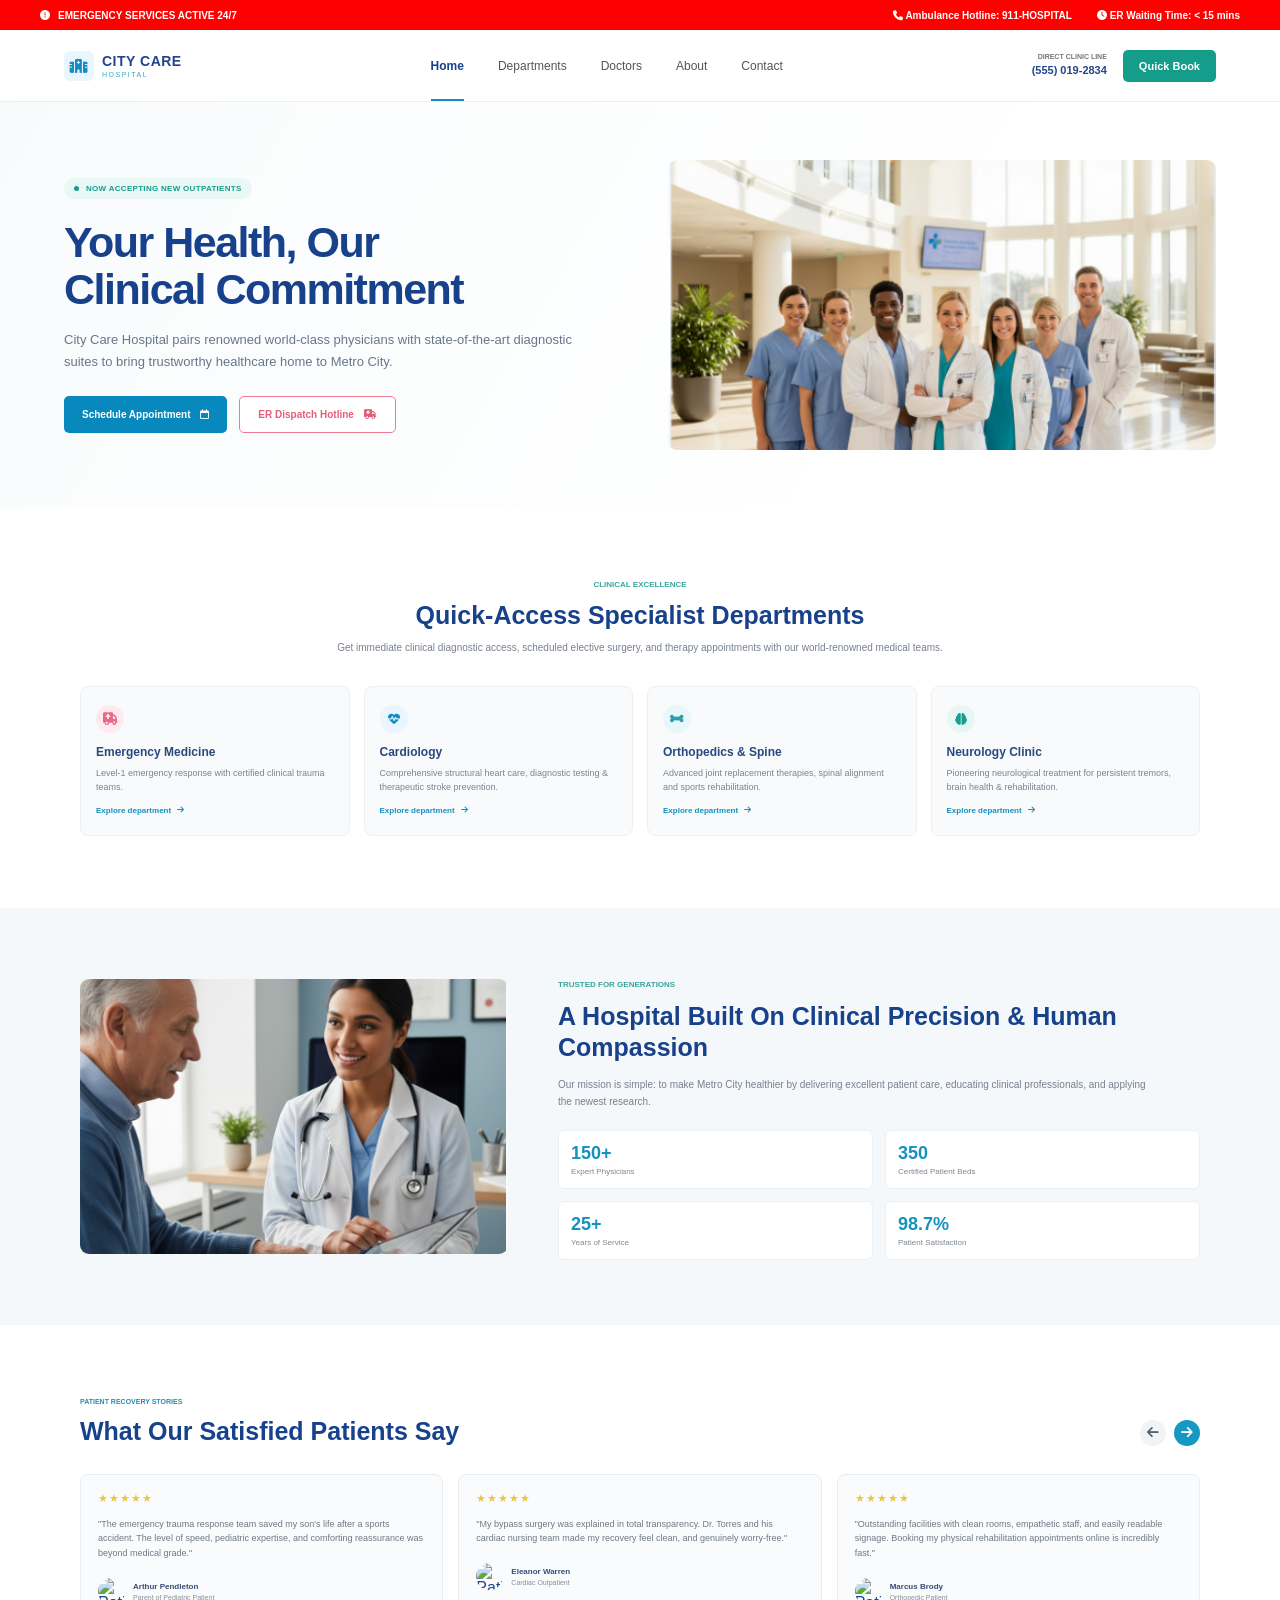
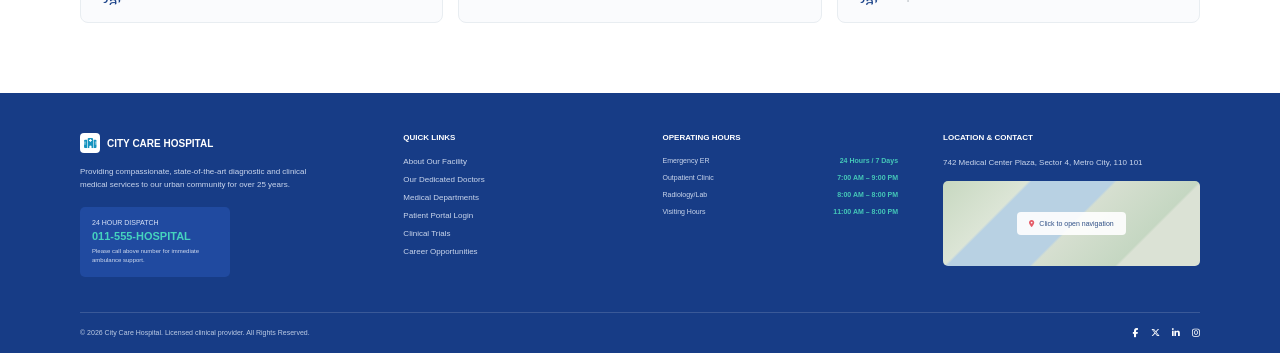
==== index.html @ 49266714 "Add files via upload" ====
<!DOCTYPE html>
<html lang="en">
<head>
    <meta charset="UTF-8">
    <meta name="viewport" content="width=device-width, initial-scale=1.0">
    <title>City Care Hospital</title>

    <link rel="stylesheet"
          href="https://cdnjs.cloudflare.com/ajax/libs/font-awesome/6.5.2/css/all.min.css">

    <link rel="stylesheet" href="style.css">
</head>

<body>

    <!-- ================= EMERGENCY TOP BAR ================= -->
<div class="emergency-topbar">

    <div class="emergency-left">
        <i class="fa-solid fa-circle-exclamation"></i>
        <span>EMERGENCY SERVICES ACTIVE 24/7</span>
    </div>

    <div class="emergency-right">
        <span>
            <i class="fa-solid fa-phone"></i>
            Ambulance Hotline: <strong>911-HOSPITAL</strong>
        </span>

        <span>
            <i class="fa-solid fa-clock"></i>
            ER Waiting Time: <strong>&lt; 15 mins</strong>
        </span>
    </div>

 </div>

    <!-- ================= NAVBAR ================= -->
    <header class="navbar">
        <div class="nav-container">

            <div class="logo">
                <div class="logo-icon">
                    <i class="fa-solid fa-hospital"></i>
                </div>
                <div>
                    <h3>CITY CARE</h3>
                    <span>HOSPITAL</span>
                </div>
            </div>

            <nav>
                <a href="#" class="active">Home</a>
                <a href="#departments">Departments</a>
                <a href="#doctors">Doctors</a>
                <a href="#about">About</a>
                <a href="#contact">Contact</a>
            </nav>

            <div class="nav-right">
                <div class="hotline">
                    <small>DIRECT CLINIC LINE</small>
                    <strong>(555) 019-2834</strong>
                </div>

                <button class="quick-btn">Quick Book</button>
            </div>

        </div>
    </header>


    <!-- ================= HERO ================= -->
    <section class="hero">
        <div class="hero-container">

            <div class="hero-content">

                <div class="badge">
                    <span></span>
                    NOW ACCEPTING NEW OUTPATIENTS
                </div>

                <h1>Your Health, Our<br>Clinical Commitment</h1>

                <p>
                    City Care Hospital pairs renowned world-class physicians
                    with state-of-the-art diagnostic suites to bring
                    trustworthy healthcare home to Metro City.
                </p>

                <div class="hero-buttons">
                    <button class="primary-btn">
                        Schedule Appointment
                        <i class="fa-regular fa-calendar"></i>
                    </button>

                    <button class="emergency-btn">
                        ER Dispatch Hotline
                        <i class="fa-solid fa-truck-medical"></i>
                    </button>
                </div>

            </div>

            <div class="hero-image">
                <img
                    src="p1.png"
                    alt="Hospital medical team">
            </div>

        </div>
    </section>


    <!-- ================= DEPARTMENTS ================= -->
    <section class="departments" id="departments">

        <div class="section-heading">
            <span>CLINICAL EXCELLENCE</span>
            <h2>Quick-Access Specialist Departments</h2>
            <p>
                Get immediate clinical diagnostic access, scheduled elective
                surgery, and therapy appointments with our world-renowned
                medical teams.
            </p>
        </div>

        <div class="department-grid">

            <div class="department-card">
                <div class="card-icon pink">
                    <i class="fa-solid fa-truck-medical"></i>
                </div>
                <h3>Emergency Medicine</h3>
                <p>
                    Level-1 emergency response with certified clinical trauma
                    teams.
                </p>
                <a href="#">Explore department <i class="fa-solid fa-arrow-right"></i></a>
            </div>

            <div class="department-card">
                <div class="card-icon blue">
                    <i class="fa-solid fa-heart-pulse"></i>
                </div>
                <h3>Cardiology</h3>
                <p>
                    Comprehensive structural heart care, diagnostic testing &
                    therapeutic stroke prevention.
                </p>
                <a href="#">Explore department <i class="fa-solid fa-arrow-right"></i></a>
            </div>

            <div class="department-card">
                <div class="card-icon cyan">
                    <i class="fa-solid fa-bone"></i>
                </div>
                <h3>Orthopedics & Spine</h3>
                <p>
                    Advanced joint replacement therapies, spinal alignment and
                    sports rehabilitation.
                </p>
                <a href="#">Explore department <i class="fa-solid fa-arrow-right"></i></a>
            </div>

            <div class="department-card">
                <div class="card-icon green">
                    <i class="fa-solid fa-brain"></i>
                </div>
                <h3>Neurology Clinic</h3>
                <p>
                    Pioneering neurological treatment for persistent tremors,
                    brain health & rehabilitation.
                </p>
                <a href="#">Explore department <i class="fa-solid fa-arrow-right"></i></a>
            </div>

        </div>

    </section>


    <!-- ================= ABOUT ================= -->
    <section class="about" id="about">

        <div class="about-container">

            <div class="about-image">
                <img
                    src="p2.png"
                    alt="Doctor consulting patient">
            </div>

            <div class="about-content">

                <span class="small-title">TRUSTED FOR GENERATIONS</span>

                <h2>
                    A Hospital Built On Clinical Precision &
                    Human Compassion
                </h2>

                <p>
                    Our mission is simple: to make Metro City healthier by
                    delivering excellent patient care, educating clinical
                    professionals, and applying the newest research.
                </p>

                <div class="stats">

                    <div class="stat-box">
                        <strong>150+</strong>
                        <span>Expert Physicians</span>
                    </div>

                    <div class="stat-box">
                        <strong>350</strong>
                        <span>Certified Patient Beds</span>
                    </div>

                    <div class="stat-box">
                        <strong>25+</strong>
                        <span>Years of Service</span>
                    </div>

                    <div class="stat-box">
                        <strong>98.7%</strong>
                        <span>Patient Satisfaction</span>
                    </div>

                </div>

            </div>

        </div>

    </section>


    <!-- ================= TESTIMONIALS ================= -->
    <section class="testimonials">

        <div class="testimonial-heading">
            <div>
                <span>PATIENT RECOVERY STORIES</span>
                <h2>What Our Satisfied Patients Say</h2>
            </div>

            <div class="slider-buttons">
                <button>
                    <i class="fa-solid fa-arrow-left"></i>
                </button>

                <button class="next">
                    <i class="fa-solid fa-arrow-right"></i>
                </button>
            </div>
        </div>


        <div class="testimonial-grid">

            <div class="testimonial-card">

                <div class="stars">
                    ★★★★★
                </div>

                <p>
                    "The emergency trauma response team saved my son's life
                    after a sports accident. The level of speed, pediatric
                    expertise, and comforting reassurance was beyond medical
                    grade."
                </p>

                <div class="patient">
                    <img
                        src="https://i.pravatar.cc/100?img=12"
                        alt="Patient">
                    <div>
                        <strong>Arthur Pendleton</strong>
                        <span>Parent of Pediatric Patient</span>
                    </div>
                </div>

            </div>


            <div class="testimonial-card">

                <div class="stars">
                    ★★★★★
                </div>

                <p>
                    "My bypass surgery was explained in total transparency.
                    Dr. Torres and his cardiac nursing team made my recovery
                    feel clean, and genuinely worry-free."
                </p>

                <div class="patient">
                    <img
                        src="https://i.pravatar.cc/100?img=47"
                        alt="Patient">
                    <div>
                        <strong>Eleanor Warren</strong>
                        <span>Cardiac Outpatient</span>
                    </div>
                </div>

            </div>


            <div class="testimonial-card">

                <div class="stars">
                    ★★★★★
                </div>

                <p>
                    "Outstanding facilities with clean rooms, empathetic
                    staff, and easily readable signage. Booking my physical
                    rehabilitation appointments online is incredibly fast."
                </p>

                <div class="patient">
                    <img
                        src="https://i.pravatar.cc/100?img=11"
                        alt="Patient">
                    <div>
                        <strong>Marcus Brody</strong>
                        <span>Orthopedic Patient</span>
                    </div>
                </div>

            </div>

        </div>

    </section>


    <!-- ================= FOOTER ================= -->
    <footer id="contact">

        <div class="footer-container">

            <div class="footer-about">

                <div class="footer-logo">
                    <i class="fa-solid fa-hospital"></i>
                    <strong>CITY CARE HOSPITAL</strong>
                </div>

                <p>
                    Providing compassionate, state-of-the-art diagnostic
                    and clinical medical services to our urban community
                    for over 25 years.
                </p>

                <div class="dispatch">
                    <small>24 HOUR DISPATCH</small>
                    <strong>011-555-HOSPITAL</strong>
                    <span>
                        Please call above number for
                        immediate ambulance support.
                    </span>
                </div>

            </div>


            <div class="footer-column">

                <h4>QUICK LINKS</h4>

                <a href="#">About Our Facility</a>
                <a href="#">Our Dedicated Doctors</a>
                <a href="#">Medical Departments</a>
                <a href="#">Patient Portal Login</a>
                <a href="#">Clinical Trials</a>
                <a href="#">Career Opportunities</a>

            </div>


            <div class="footer-column">

                <h4>OPERATING HOURS</h4>

                <div class="hours">
                    <span>Emergency ER</span>
                    <strong>24 Hours / 7 Days</strong>
                </div>

                <div class="hours">
                    <span>Outpatient Clinic</span>
                    <strong>7:00 AM – 9:00 PM</strong>
                </div>

                <div class="hours">
                    <span>Radiology/Lab</span>
                    <strong>8:00 AM – 8:00 PM</strong>
                </div>

                <div class="hours">
                    <span>Visiting Hours</span>
                    <strong>11:00 AM – 8:00 PM</strong>
                </div>

            </div>


            <div class="footer-column location">

                <h4>LOCATION & CONTACT</h4>

                <p>
                    742 Medical Center Plaza, Sector 4,
                    Metro City, 110 101
                </p>

                <div class="map">
                    <div class="map-text">
                        <i class="fa-solid fa-location-dot"></i>
                        <span>Click to open navigation</span>
                    </div>
                </div>

            </div>

        </div>


        <div class="footer-bottom">

            <span>
                © 2026 City Care Hospital. Licensed clinical provider.
                All Rights Reserved.
            </span>

            <div class="social-icons">
                <a href="#"><i class="fa-brands fa-facebook-f"></i></a>
                <a href="#"><i class="fa-brands fa-x-twitter"></i></a>
                <a href="#"><i class="fa-brands fa-linkedin-in"></i></a>
                <a href="#"><i class="fa-brands fa-instagram"></i></a>
            </div>

        </div>

    </footer>

</body>


</html>
---- style.css ----
/* =========================
   RESET
========================= */

* {
    margin: 0;
    padding: 0;
    box-sizing: border-box;
}

html {
    scroll-behavior: smooth;
}

body {
    font-family: Arial, Helvetica, sans-serif;
    color: #1c448a;
    background: #ffffff;
}

img {
    width: 100%;
    display: block;
}

button {
    font-family: inherit;
    cursor: pointer;
}

a {
    text-decoration: none;
}

/* =========================
   EMERGENCY TOP BAR
========================= */

/* =========================
   EMERGENCY TOP BAR
========================= */

.emergency-topbar {
    width: 100%;
    height: 30px;
    background-color: red;
    color: white;

    display: flex;
    align-items: center;
    justify-content: space-between;

    padding: 0 40px;

    font-size: 10px;
    font-weight: bold;
}

.emergency-left,
.emergency-right {
    display: flex;
    align-items: center;
    gap: 8px;
}

.emergency-right {
    gap: 25px;
}

/* =========================
   NAVBAR
========================= */

.navbar {
    height: 72px;
    background: white;
    border-bottom: 1px solid #eeeeee;
}

.nav-container {
    width: 90%;
    max-width: 1200px;
    height: 100%;
    margin: auto;

    display: flex;
    align-items: center;
    justify-content: space-between;
}

.logo {
    display: flex;
    align-items: center;
    gap: 8px;
}

.logo-icon {
    width: 30px;
    height: 30px;
    border-radius: 6px;

    display: flex;
    justify-content: center;
    align-items: center;

    background: #e9f6ff;
    color: #168cc2;
    font-size: 14px;
}

.logo h3 {
    font-size: 14px;
    letter-spacing: 0.5px;
    color: #24458b;
}

.logo span {
    display: block;
    font-size: 7px;
    letter-spacing: 1.5px;
    color: #32a8bb;
    margin-top: 2px;
}

nav {
    display: flex;
    align-items: center;
    gap: 34px;
}

nav a {
    position: relative;
    color: #555;
    font-size: 12px;
    padding: 28px 0;
}

nav a.active {
    color: #16428a;
    font-weight: bold;
}

nav a.active::after {
    content: "";
    position: absolute;
    left: 0;
    right: 0;
    bottom: 0;

    height: 2px;
    background: #168cc2;
}

.nav-right {
    display: flex;
    align-items: center;
    gap: 16px;
}

.hotline {
    text-align: right;
}

.hotline small {
    display: block;
    color: #777;
    font-size: 7px;
    font-weight: bold;
}

.hotline strong {
    color: #24458b;
    font-size: 11px;
}

.quick-btn {
    border: none;
    border-radius: 5px;
    background: #159d8c;
    color: white;

    padding: 10px 16px;
    font-size: 11px;
    font-weight: bold;
}


/* =========================
   HERO
========================= */

.hero {
    background:
        linear-gradient(120deg, #f8fbfc 0%, #ffffff 70%);
    padding: 58px 0;
}

.hero-container {
    width: 90%;
    max-width: 1200px;
    margin: auto;

    display: grid;
    grid-template-columns: 1fr 1fr;
    align-items: center;
    gap: 55px;
}

.badge {
    display: inline-flex;
    align-items: center;
    gap: 7px;

    padding: 6px 10px;
    border-radius: 20px;

    background: #e9f8f5;
    color: #159d8c;

    font-size: 8px;
    font-weight: bold;
    letter-spacing: 0.3px;
}

.badge span {
    width: 5px;
    height: 5px;
    background: #159d8c;
    border-radius: 50%;
}

.hero h1 {
    margin-top: 20px;
    color: #17418b;
    font-size: 43px;
    line-height: 1.08;
    letter-spacing: -1.5px;
}

.hero-content p {
    max-width: 530px;
    margin-top: 17px;

    color: #68778b;
    font-size: 13px;
    line-height: 1.7;
}

.hero-buttons {
    display: flex;
    gap: 12px;
    margin-top: 22px;
}

.primary-btn,
.emergency-btn {
    padding: 12px 18px;
    border-radius: 5px;
    font-size: 10px;
    font-weight: bold;
}

.primary-btn {
    border: none;
    background: #0789bd;
    color: white;
}

.primary-btn i,
.emergency-btn i {
    margin-left: 7px;
}

.emergency-btn {
    background: white;
    border: 1px solid #ed7992;
    color: #e45e79;
}

.hero-image {
    height: 290px;
    overflow: hidden;
    border-radius: 9px;
}

.hero-image img {
    height: 100%;
    object-fit: cover;
}


/* =========================
   DEPARTMENTS
========================= */

.departments {
    padding: 65px 0 72px;
}

.section-heading {
    text-align: center;
    max-width: 650px;
    margin: auto;
}

.section-heading > span {
    color: #38a79b;
    font-size: 8px;
    font-weight: bold;
}

.section-heading h2 {
    margin-top: 10px;
    color: #17418b;
    font-size: 25px;
}

.section-heading p {
    margin-top: 10px;
    color: #77818e;
    font-size: 10px;
    line-height: 1.6;
}

.department-grid {
    width: 90%;
    max-width: 1120px;
    margin: 30px auto 0;

    display: grid;
    grid-template-columns: repeat(4, 1fr);
    gap: 14px;
}

.department-card {
    padding: 18px 15px;
    min-height: 145px;

    background: #f8fafc;
    border: 1px solid #edf0f3;
    border-radius: 8px;

    transition: 0.3s;
}

.department-card:hover {
    transform: translateY(-4px);
    box-shadow: 0 10px 25px rgba(0, 0, 0, 0.07);
}

.card-icon {
    width: 28px;
    height: 28px;

    border-radius: 50%;

    display: flex;
    justify-content: center;
    align-items: center;

    font-size: 12px;
}

.card-icon.pink {
    background: #ffeaf0;
    color: #e76889;
}

.card-icon.blue {
    background: #e9f5ff;
    color: #188bc0;
}

.card-icon.cyan {
    background: #e7f7fa;
    color: #299fb0;
}

.card-icon.green {
    background: #e7f7f3;
    color: #199e91;
}

.department-card h3 {
    margin-top: 12px;
    color: #29487e;
    font-size: 12px;
}

.department-card p {
    margin-top: 8px;
    color: #7a8490;
    font-size: 9px;
    line-height: 1.5;
}

.department-card a {
    display: inline-block;
    margin-top: 12px;

    color: #168fc0;
    font-size: 8px;
    font-weight: bold;
}

.department-card a i {
    margin-left: 4px;
}


/* =========================
   ABOUT
========================= */

.about {
    background: #f5f8fa;
    padding: 65px 0;
}

.about-container {
    width: 90%;
    max-width: 1120px;
    margin: auto;

    display: grid;
    grid-template-columns: 0.8fr 1.2fr;
    gap: 50px;
    align-items: center;
}

.about-image {
    height: 275px;
    overflow: hidden;
    border-radius: 9px;
}

.about-image img {
    height: 100%;
    object-fit: cover;
}

.small-title {
    color: #39a49b;
    font-size: 8px;
    font-weight: bold;
}

.about-content h2 {
    margin-top: 10px;
    color: #17418b;
    font-size: 25px;
    line-height: 1.25;
}

.about-content > p {
    margin-top: 12px;
    max-width: 600px;

    color: #77818e;
    font-size: 10px;
    line-height: 1.7;
}

.stats {
    margin-top: 20px;

    display: grid;
    grid-template-columns: repeat(2, 1fr);
    gap: 12px;
}

.stat-box {
    background: white;
    border: 1px solid #edf0f2;
    border-radius: 6px;

    padding: 12px;
}

.stat-box strong {
    display: block;
    color: #1592bd;
    font-size: 18px;
}

.stat-box span {
    display: block;
    margin-top: 3px;
    color: #7c8792;
    font-size: 8px;
}


/* =========================
   TESTIMONIALS
========================= */

.testimonials {
    width: 90%;
    max-width: 1120px;
    margin: auto;
    padding: 65px 0 70px;
}

.testimonial-heading {
    display: flex;
    justify-content: space-between;
    align-items: flex-end;
}

.testimonial-heading span {
    color: #268eaf;
    font-size: 7px;
    font-weight: bold;
}

.testimonial-heading h2 {
    margin-top: 9px;
    color: #17418b;
    font-size: 25px;
}

.slider-buttons {
    display: flex;
    gap: 8px;
}

.slider-buttons button {
    width: 26px;
    height: 26px;
    border-radius: 50%;
    border: none;

    background: #f1f4f7;
    color: #536171;
}

.slider-buttons button.next {
    background: #1599c3;
    color: white;
}

.testimonial-grid {
    margin-top: 28px;

    display: grid;
    grid-template-columns: repeat(3, 1fr);
    gap: 15px;
}

.testimonial-card {
    padding: 17px;

    border: 1px solid #e8edf1;
    border-radius: 8px;
    background: #fafbfd;
}

.stars {
    color: #e9c64a;
    font-size: 11px;
    letter-spacing: 1px;
}

.testimonial-card > p {
    margin-top: 12px;
    color: #6e7885;
    font-size: 9px;
    line-height: 1.65;
}

.patient {
    display: flex;
    align-items: center;
    gap: 8px;

    margin-top: 17px;
}

.patient img {
    width: 27px;
    height: 27px;
    border-radius: 50%;
    object-fit: cover;
}

.patient strong {
    display: block;
    color: #334c77;
    font-size: 8px;
}

.patient span {
    display: block;
    margin-top: 3px;
    color: #87909a;
    font-size: 7px;
}


/* =========================
   FOOTER
========================= */

footer {
    background: #173c86;
    color: white;
    padding: 40px 0 15px;
}

.footer-container {
    width: 90%;
    max-width: 1120px;
    margin: auto;

    display: grid;
    grid-template-columns: 1.3fr 1fr 1.1fr 1.2fr;
    gap: 45px;
}

.footer-logo {
    display: flex;
    align-items: center;
    gap: 7px;

    font-size: 10px;
}

.footer-logo i {
    background: white;
    color: #1593be;

    width: 20px;
    height: 20px;

    border-radius: 4px;

    display: flex;
    align-items: center;
    justify-content: center;
}

.footer-about > p {
    margin-top: 13px;
    max-width: 230px;

    color: #cbd7ee;
    font-size: 8px;
    line-height: 1.6;
}

.dispatch {
    width: 150px;
    margin-top: 15px;
    padding: 12px;

    background: #204aa0;
    border-radius: 5px;
}

.dispatch small {
    display: block;
    color: #d8e3f8;
    font-size: 7px;
}

.dispatch strong {
    display: block;
    margin-top: 4px;

    color: #45d3be;
    font-size: 11px;
}

.dispatch span {
    display: block;
    margin-top: 5px;

    color: #d0dbef;
    font-size: 6px;
    line-height: 1.5;
}

.footer-column h4 {
    margin-bottom: 15px;
    font-size: 8px;
    color: white;
}

.footer-column > a {
    display: block;
    margin-bottom: 9px;

    color: #cbd7ed;
    font-size: 8px;
}

.hours {
    display: flex;
    justify-content: space-between;
    gap: 10px;

    margin-bottom: 10px;

    color: #cbd7ed;
    font-size: 7px;
}

.hours strong {
    color: #45c8b8;
    text-align: right;
    font-size: 7px;
}

.location p {
    color: #cbd7ed;
    font-size: 8px;
    line-height: 1.5;
}

.map {
    height: 85px;
    margin-top: 12px;

    border-radius: 5px;
    overflow: hidden;

    background:
        linear-gradient(135deg,
        #c7d8c0,
        #dce5d6 25%,
        #b8d1e3 26%,
        #b8d1e3 50%,
        #d6dfd0 51%,
        #c5d7c2 75%,
        #dbe2d5 76%);
    
    display: flex;
    justify-content: center;
    align-items: center;
}

.map-text {
    padding: 8px 12px;
    border-radius: 4px;
    background: rgba(255, 255, 255, 0.9);

    display: flex;
    align-items: center;
    gap: 5px;

    color: #315187;
    font-size: 7px;
}

.map-text i {
    color: #e55c68;
}

.footer-bottom {
    width: 90%;
    max-width: 1120px;

    margin: 35px auto 0;
    padding-top: 15px;

    border-top: 1px solid rgba(255, 255, 255, 0.15);

    display: flex;
    justify-content: space-between;
    align-items: center;

    color: #bdcce5;
    font-size: 7px;
}

.social-icons {
    display: flex;
    gap: 12px;
}

.social-icons a {
    color: white;
    font-size: 9px;
}


/* =========================
   RESPONSIVE DESIGN
========================= */

@media (max-width: 900px) {

    nav {
        gap: 15px;
    }

    .hotline {
        display: none;
    }

    .hero-container {
        gap: 30px;
    }

    .hero h1 {
        font-size: 34px;
    }

    .department-grid {
        grid-template-columns: repeat(2, 1fr);
    }

    .footer-container {
        grid-template-columns: repeat(2, 1fr);
    }
}


@media (max-width: 650px) {

    .navbar {
        height: auto;
        padding: 15px 0;
    }

    .nav-container {
        flex-wrap: wrap;
        gap: 15px;
    }

    nav {
        order: 3;
        width: 100%;
        justify-content: center;
    }

    nav a {
        padding: 5px;
    }

    nav a.active::after {
        display: none;
    }

    .hero {
        padding: 40px 0;
    }

    .hero-container {
        grid-template-columns: 1fr;
    }

    .hero h1 {
        font-size: 32px;
    }

    .hero-image {
        height: 250px;
    }

    .department-grid {
        grid-template-columns: 1fr;
    }

    .about-container {
        grid-template-columns: 1fr;
    }

    .about-image {
        height: 250px;
    }

    .testimonial-heading {
        align-items: flex-start;
        gap: 15px;
    }

    .testimonial-grid {
        grid-template-columns: 1fr;
    }

    .footer-container {
        grid-template-columns: 1fr;
        gap: 30px;
    }

    .footer-bottom {
        flex-direction: column;
        gap: 15px;
        text-align: center;
    }
}
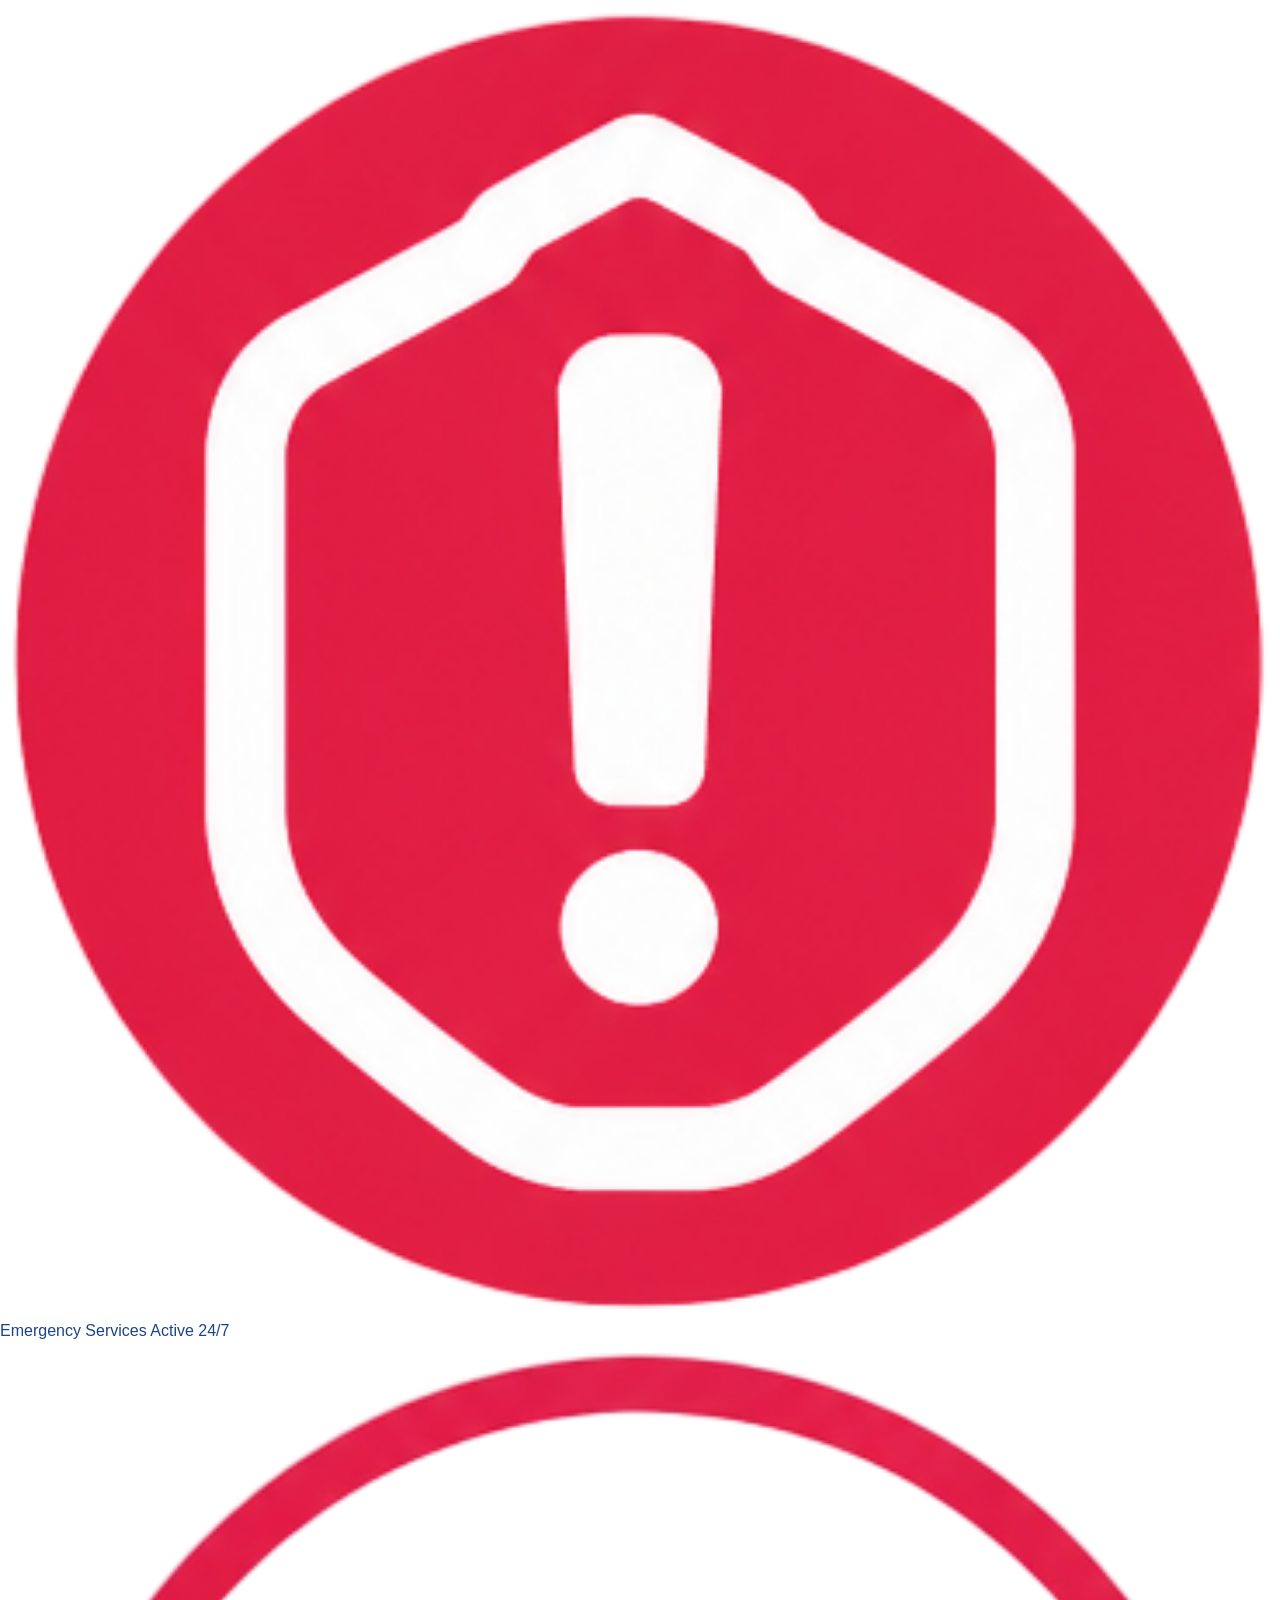
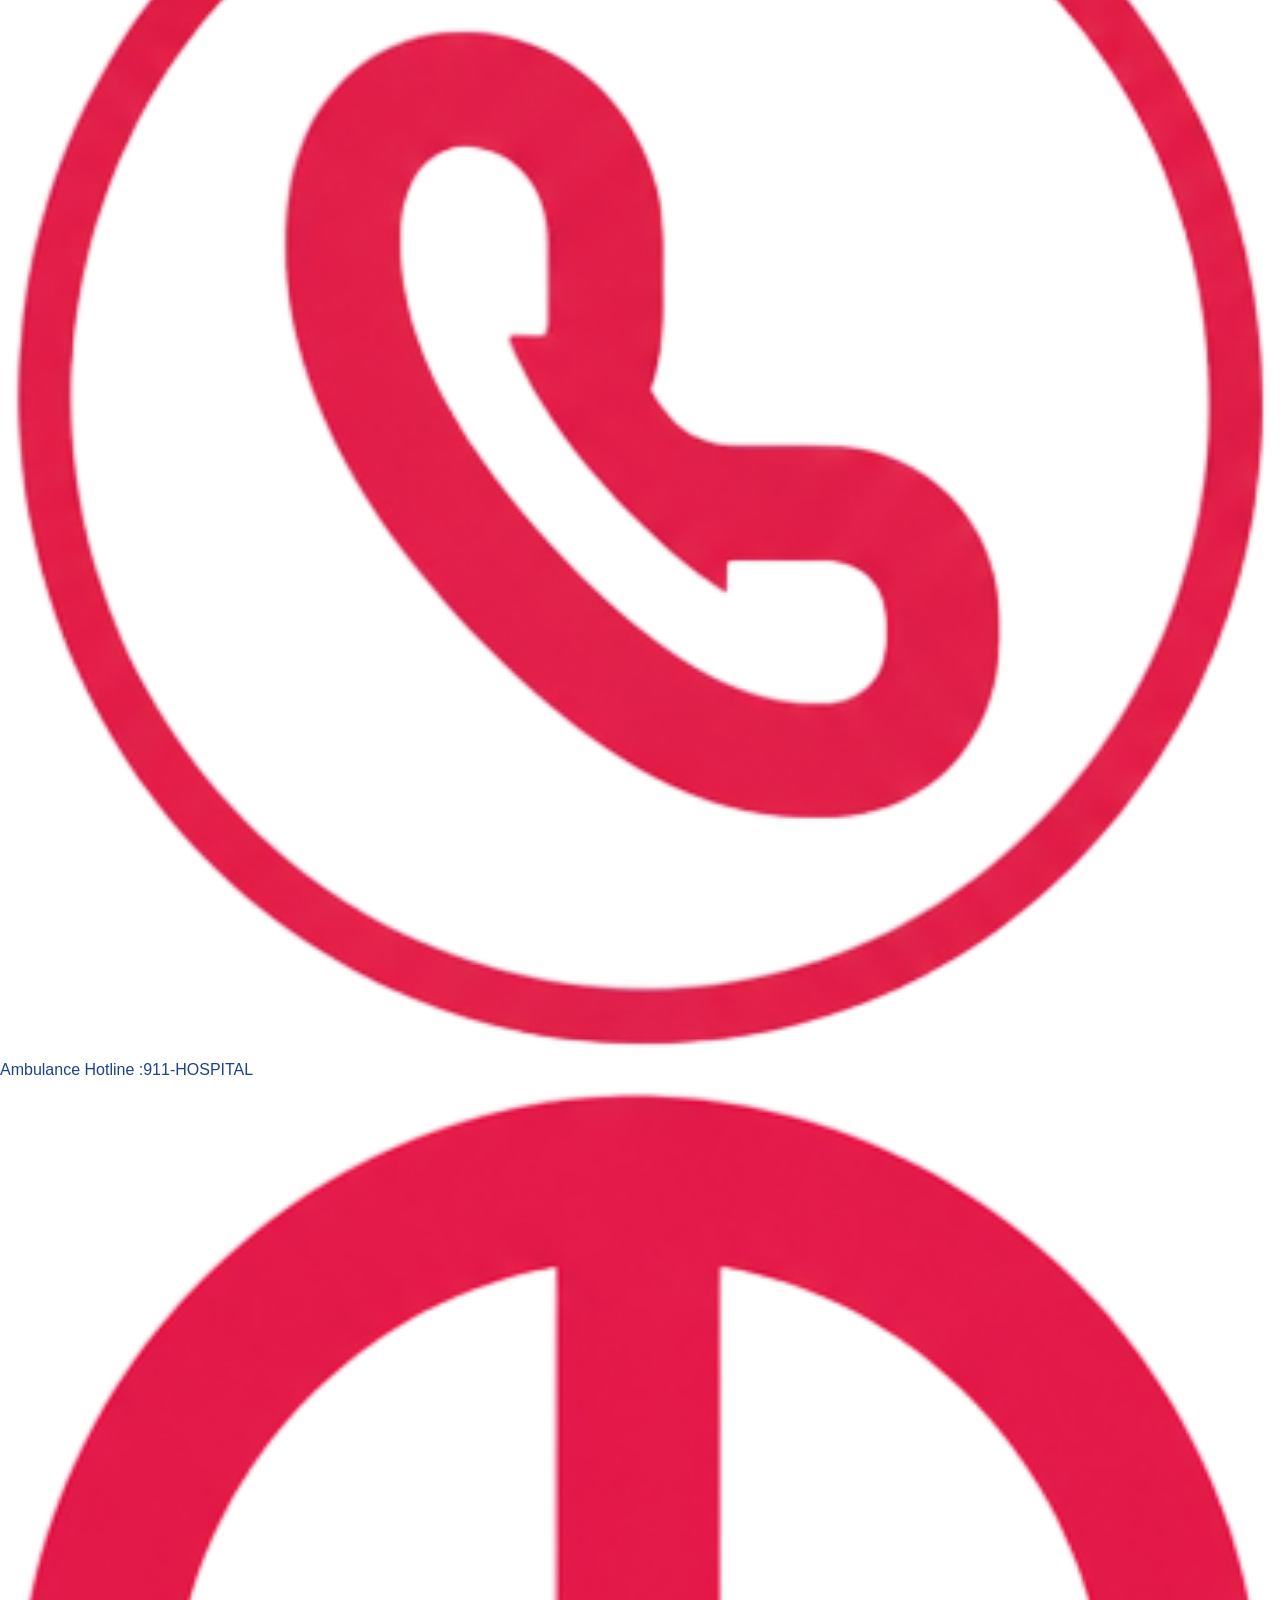
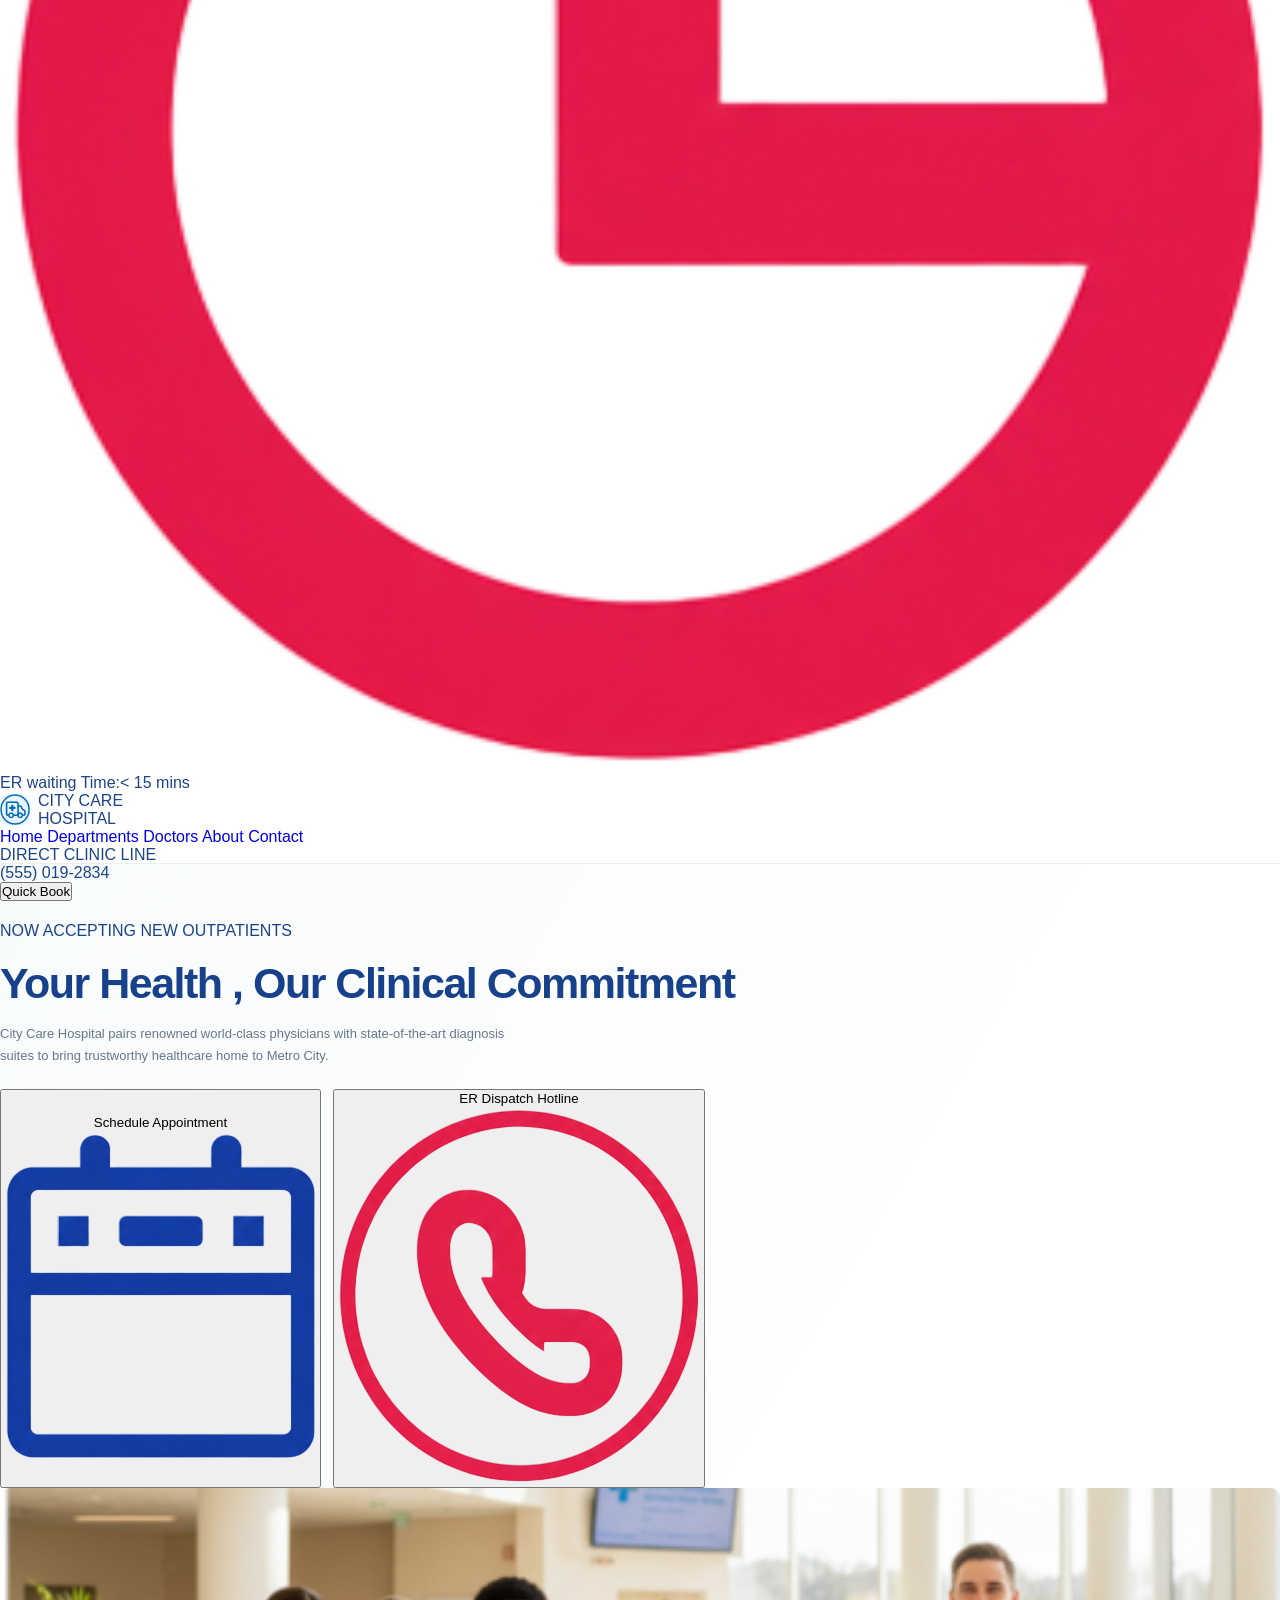
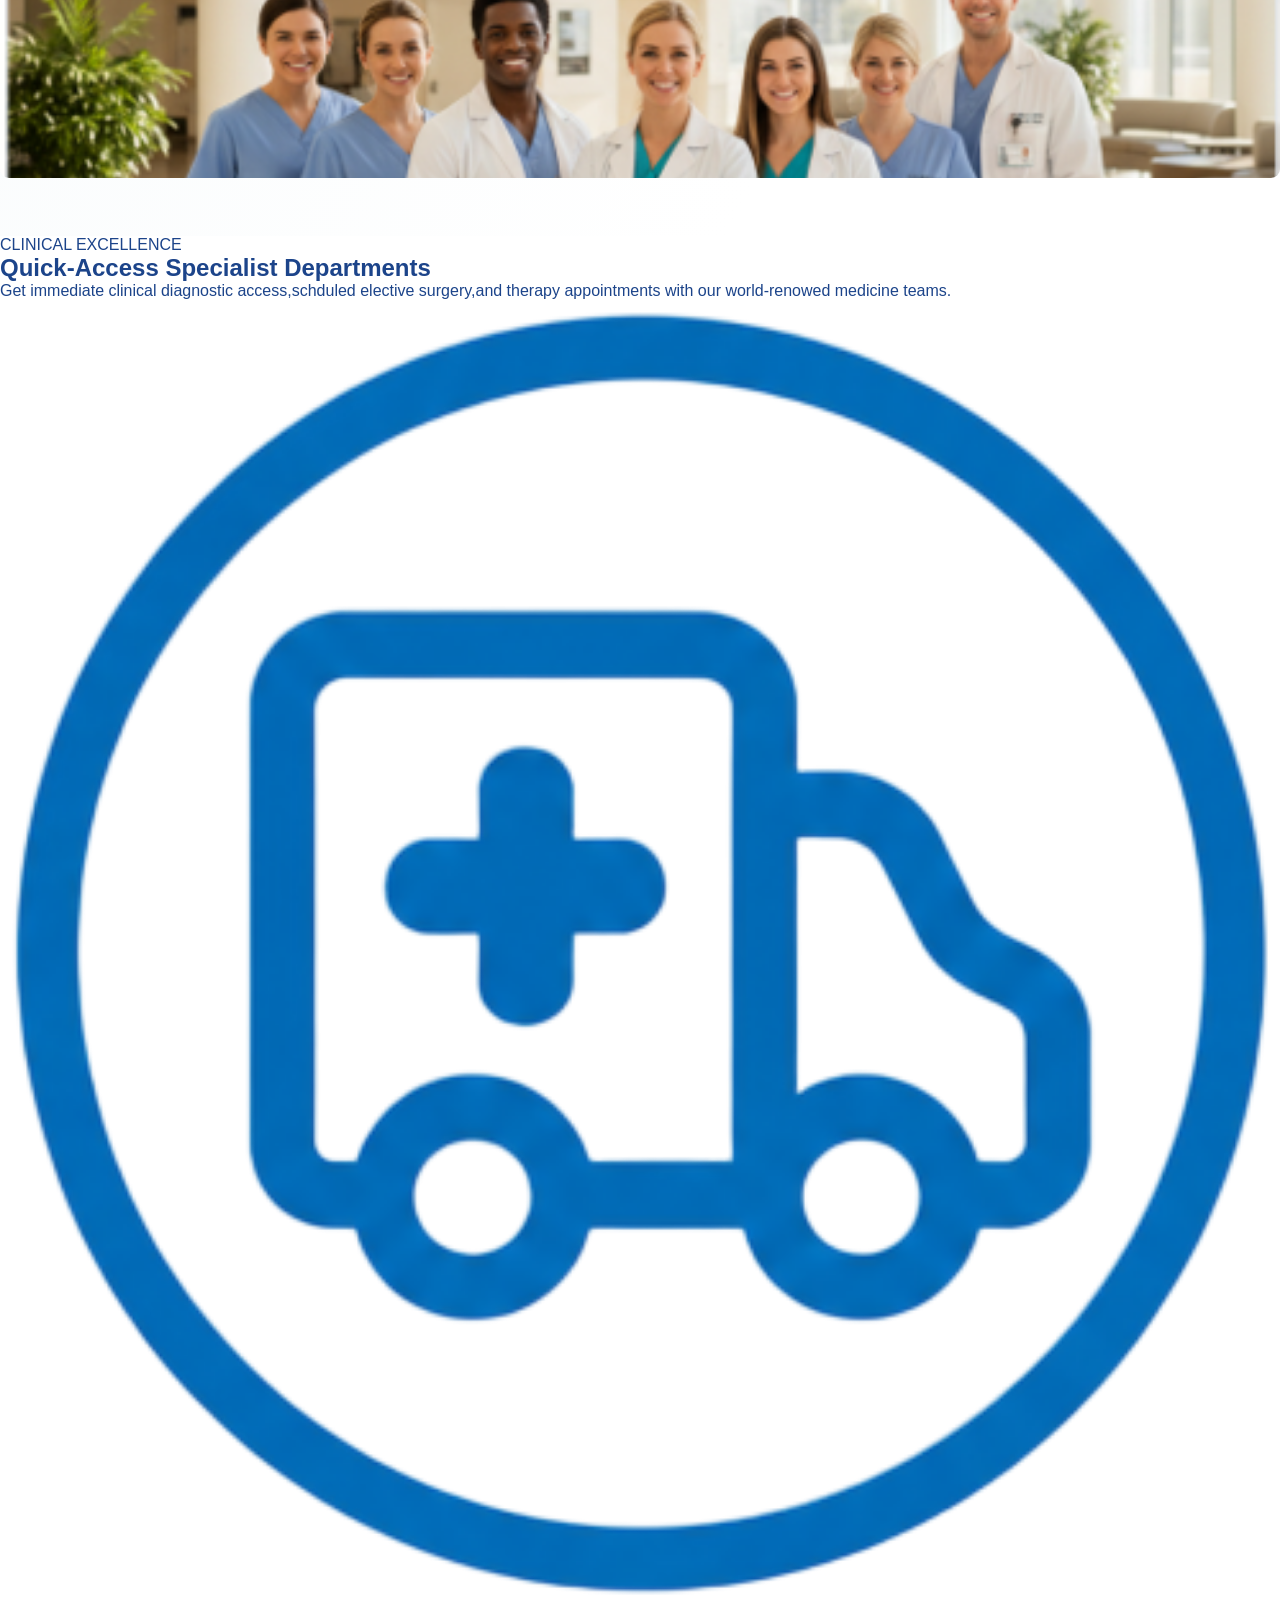
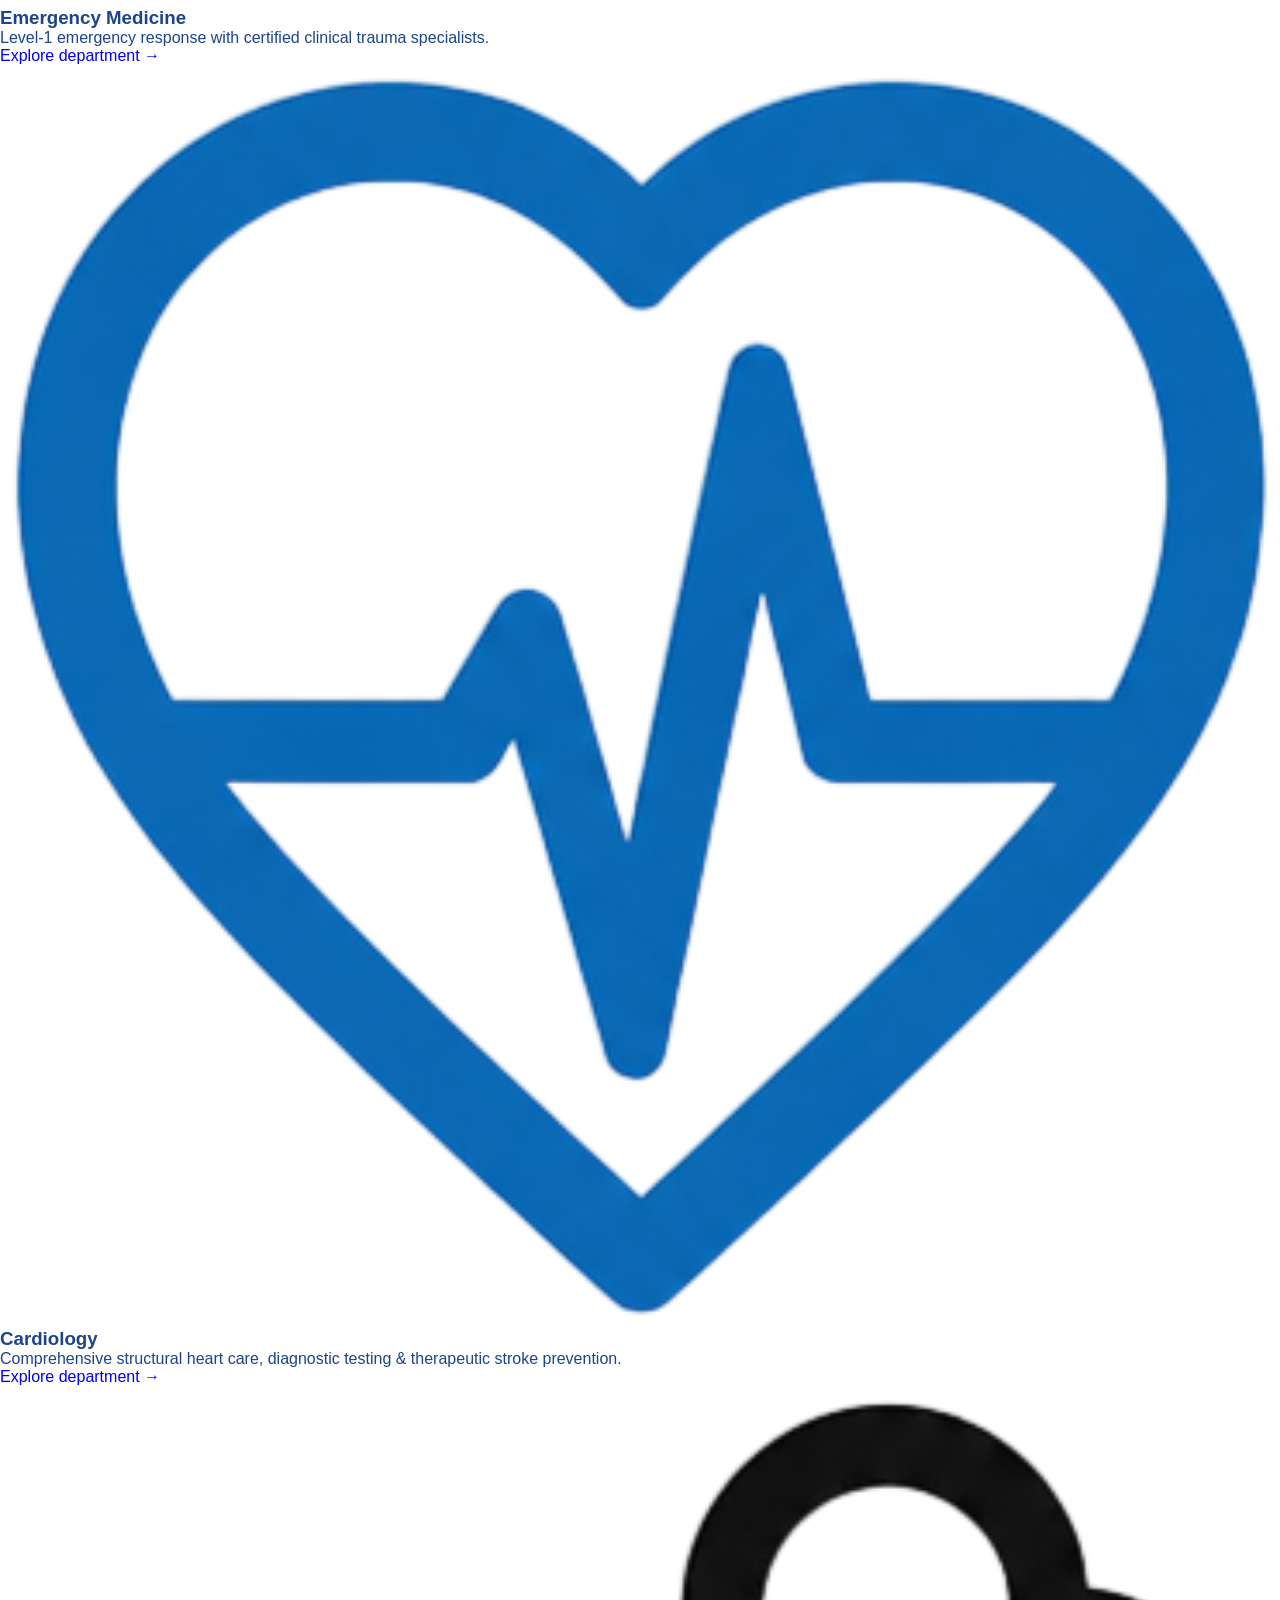
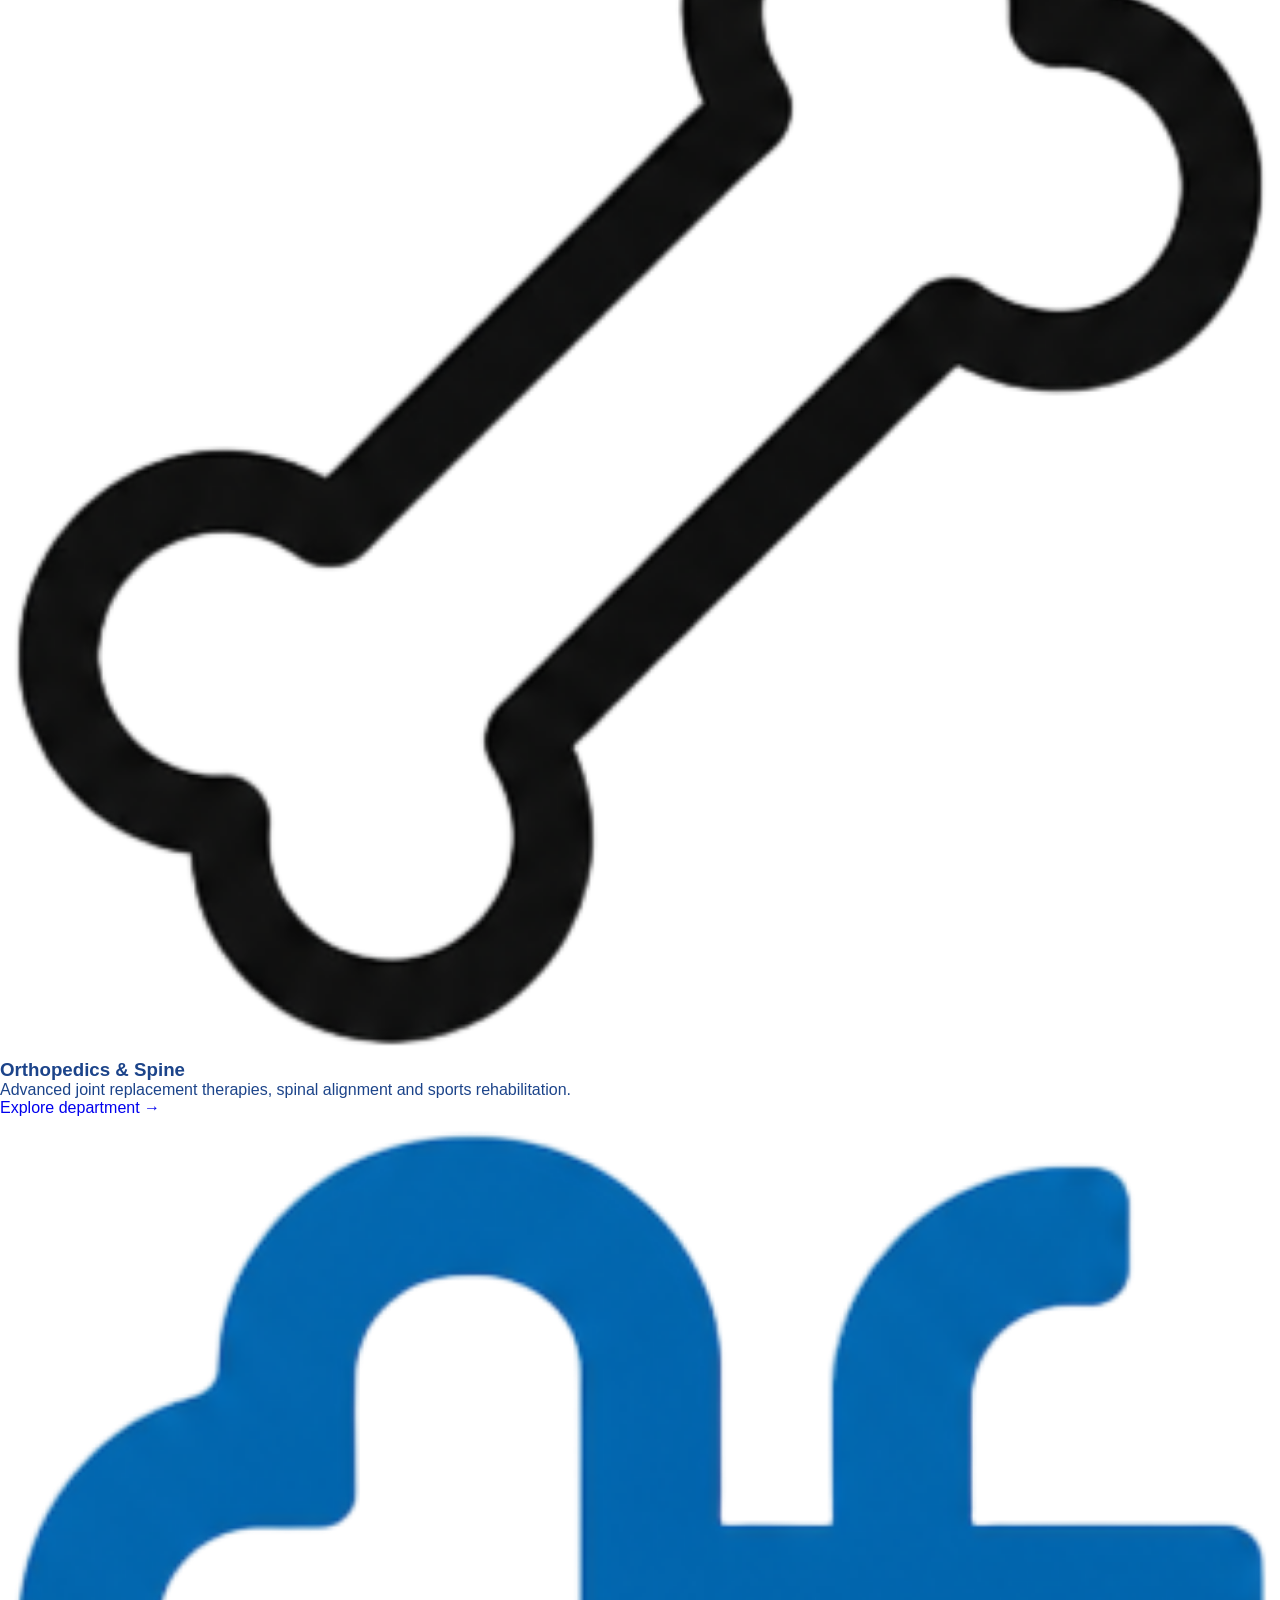
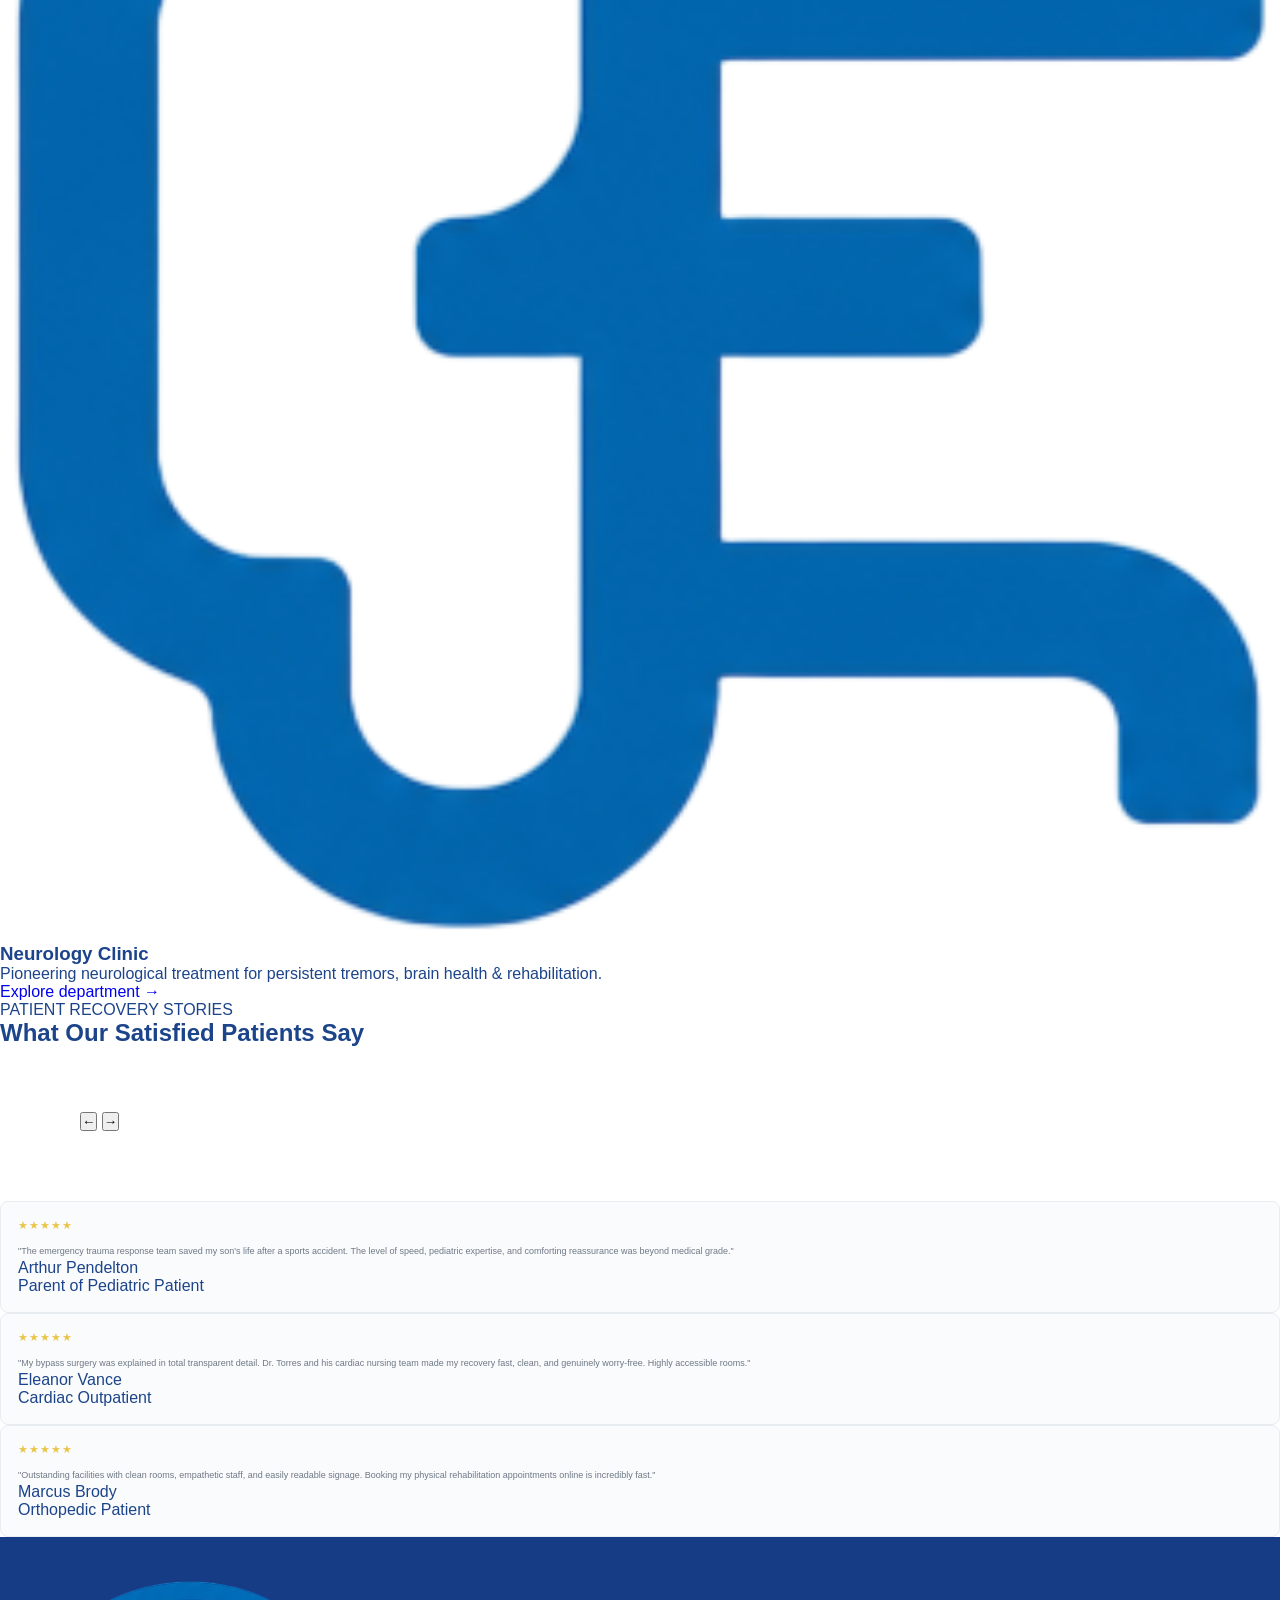
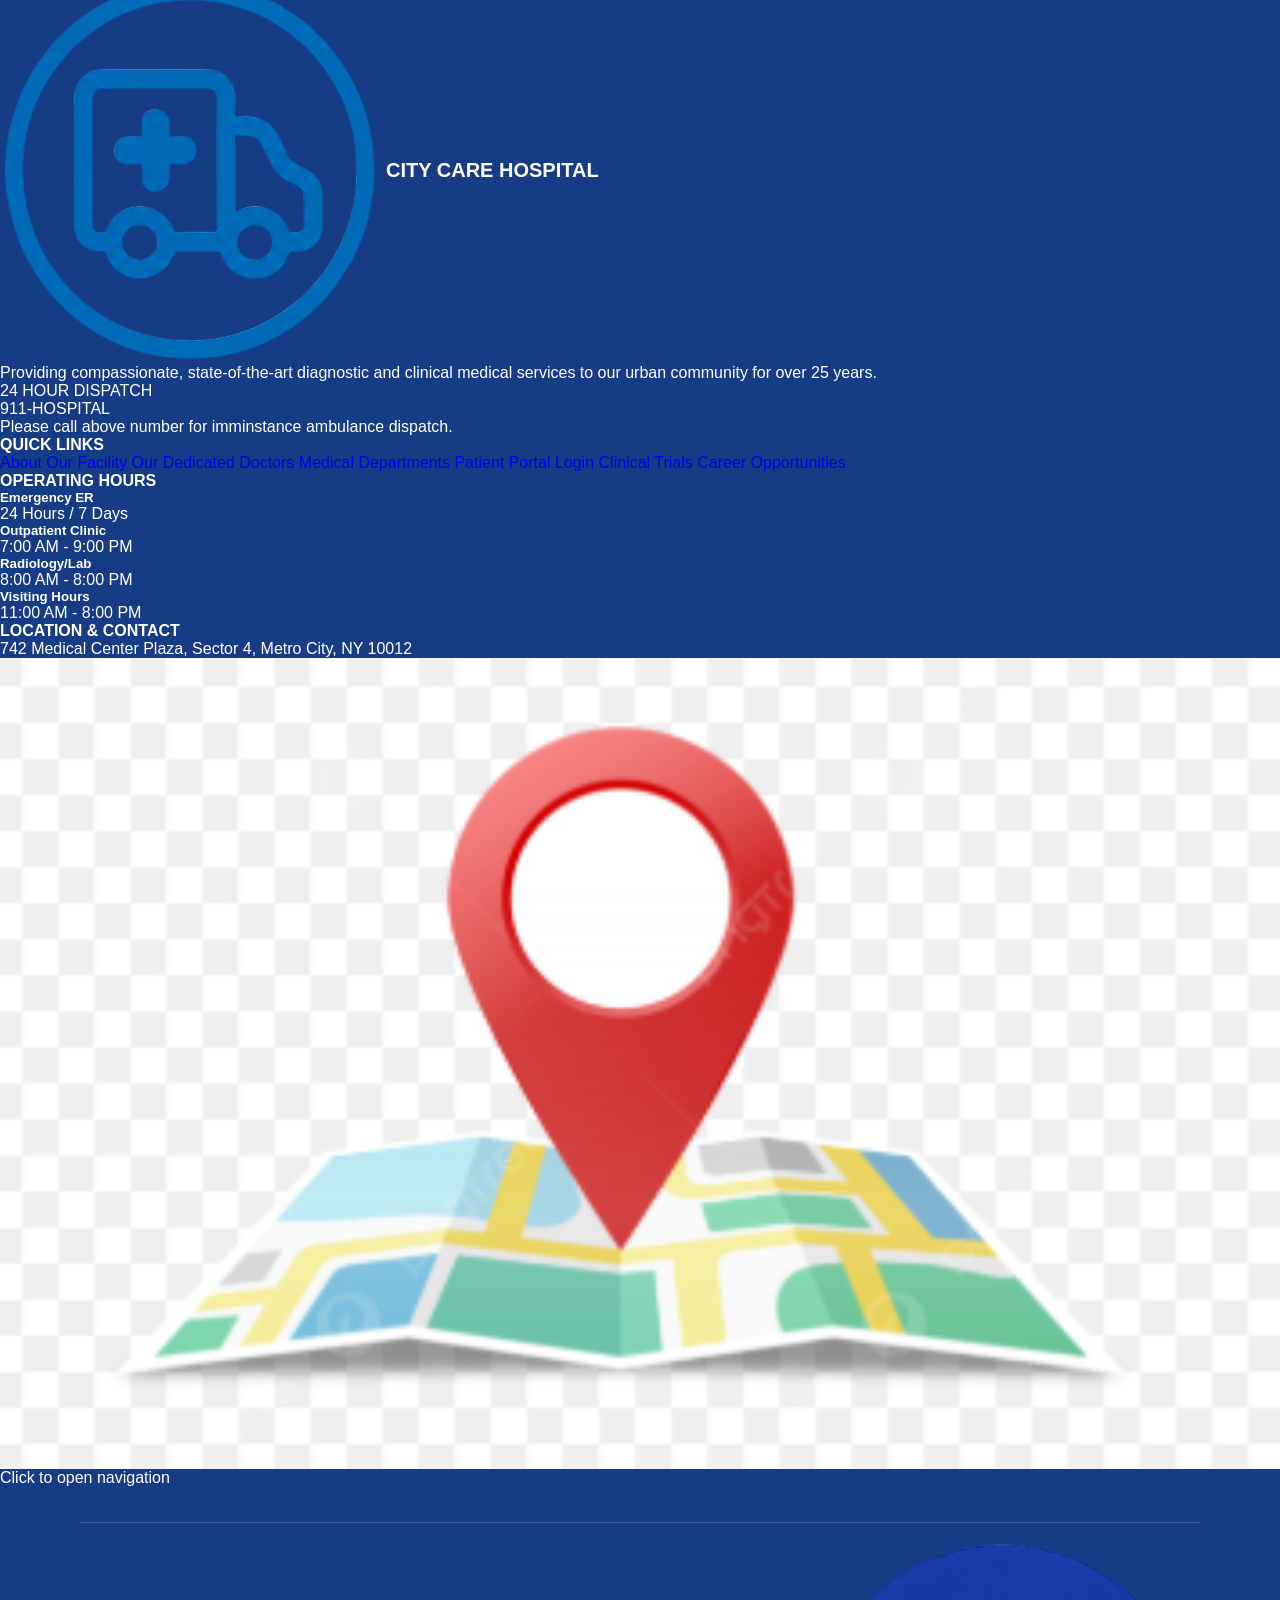
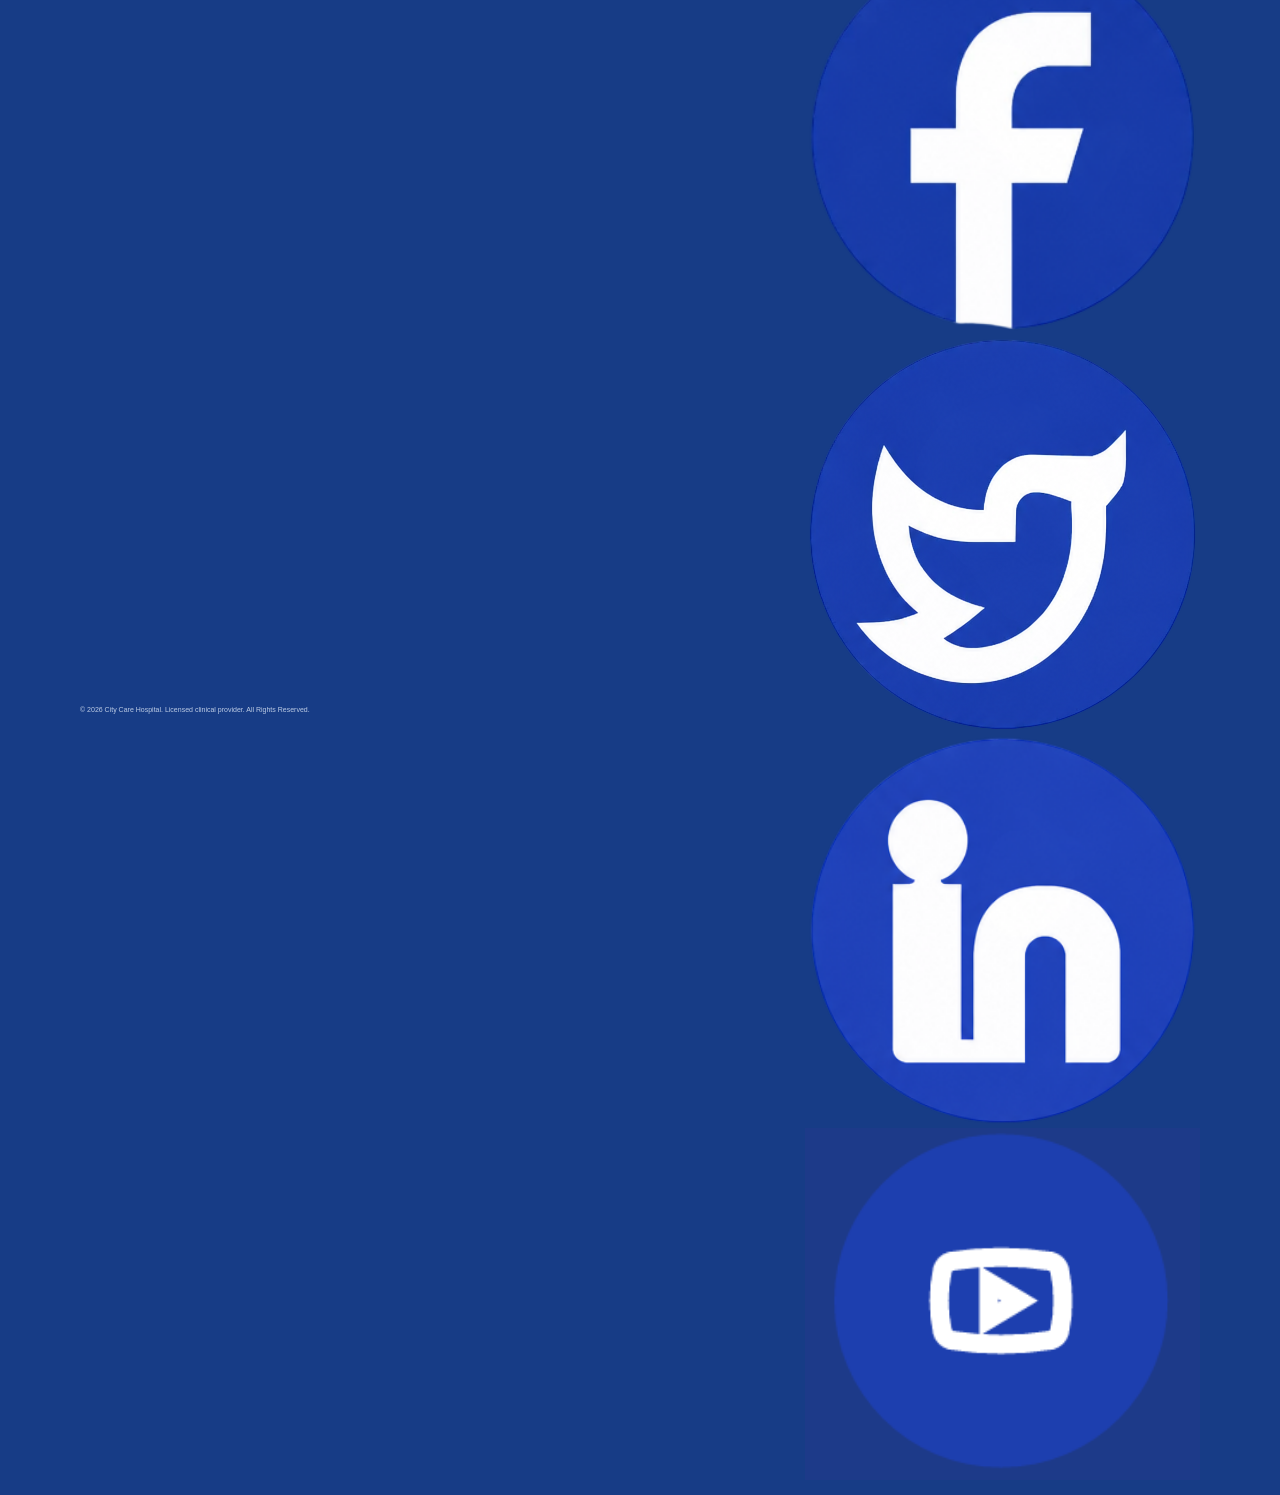
==== commit 54bb4cd1: "Add files via upload" ====
--- a/index.html
+++ b/index.html
@@ -1,457 +1,259 @@
 <!DOCTYPE html>
 <html lang="en">
-<head>
-    <meta charset="UTF-8">
-    <meta name="viewport" content="width=device-width, initial-scale=1.0">
-    <title>City Care Hospital</title>
-
-    <link rel="stylesheet"
-          href="https://cdnjs.cloudflare.com/ajax/libs/font-awesome/6.5.2/css/all.min.css">
-
-    <link rel="stylesheet" href="style.css">
-</head>
-
-<body>
-
-    <!-- ================= EMERGENCY TOP BAR ================= -->
-<div class="emergency-topbar">
-
-    <div class="emergency-left">
-        <i class="fa-solid fa-circle-exclamation"></i>
-        <span>EMERGENCY SERVICES ACTIVE 24/7</span>
+    <head>
+        <meta charset="UTF-8">
+        <meta name="viewport" content="width=device-width, initial-scale=1.0">
+        <title>City Care Hospital</title>
+        <link rel="stylesheet" href="style.css">
+    </head>
+    <body>
+        <div class="emergency-banner">
+            <div class="left">
+                <img src="Shield.png" alt="">
+                Emergency Services Active 24/7
+            </div>
+            <main>
+            <div class="item">
+                <img src="phone.png" alt="">
+                Ambulance Hotline :911-HOSPITAL
+            </div>
+           <div class="seperator"></div>
+           <div class="item">
+            <img src="time.png" alt="">
+            ER waiting Time:&lt; 15 mins
+           </div>
+           </main>
+       </div>
+       <div class="top-line"></div>
+       <div class="navbar">
+        <div class="logo">
+            <div class="logo-icon">
+            <img src="logo1.png" alt="City Care Hospital logo">
+            </div>
+            <div>
+                <div class="title">CITY CARE</div>
+                <div class="sub-title">HOSPITAL</div>
+            </div>
+        </div>       
+            <div class="menu">
+                <a href="index.html" class="active">Home</a>
+                <a href="Department.html">Departments</a>
+                <a href="#">Doctors</a>
+                <a href="#">About</a>
+                <a href="contact.html">Contact</a>
+            </div>
+        <div class="right-side">
+        </div>
+            <div class="phone">
+                <div class="phone-label">DIRECT CLINIC LINE</div>
+                <div class="phone-number">(555) 019-2834</div>
+            </div>
+            <button class="quick-book">Quick Book</button>
+        </div>
+        <div class="hero">
+            <div class="hero-content">
+                <div class="hero-badge">
+                    <span class="dot"></span>
+                    NOW ACCEPTING NEW OUTPATIENTS
+                </div>
+                <h1 class="hero-heading">Your Health , Our Clinical Commitment</h1>
+                <p class="hero-subtext">
+                    City Care Hospital pairs renowned world-class physicians with state-of-the-art
+                    diagnosis suites to bring trustworthy healthcare home to Metro City.
+                </p>
+                <div class="hero-buttons">
+                    <button class="primary">Schedule Appointment
+                        <img src="logo2.png" alt="">
+                    </button>
+                    <button class="secondary">ER Dispatch Hotline
+                        <img src="phone.png" alt="">
+                    </button>
+                </div>
+            </div>
+            <div class="hero-image">
+                <img src="photo1.png" alt="City Care Hospital medical team">
+            </div>
+        </div>
+        <div class="specialist-section">
+            <div class="section-header">
+                <div class="section-tag">CLINICAL EXCELLENCE</div>
+                <h2 class="section-title">Quick-Access Specialist Departments</h2>
+                <p class="section-subtext">
+                    Get immediate clinical diagnostic access,schduled elective surgery,and therapy 
+                    appointments with our world-renowed medicine teams.
+                </p>
+            </div>
+            <div class="specialist-grid">
+                <div class="specialist-card">
+                    <div class="specialist-icon">
+                        <img src="logo1.png" alt="Emergency Medicine">
+                    </div>
+                    <h3 class="specialist-title">Emergency Medicine</h3>
+                    <p class="specialist-text">Level-1 emergency response with certified clinical trauma specialists.</p>
+                    <a href="#" class="specialist-link">Explore department →</a>
+                </div>
+                <div class="specialist-card">
+                    <div class="specialist-icon">
+                        <img src="heart.png" alt="Cardiology">
+                    </div>
+                    <h3 class="specialist-title">Cardiology</h3>
+                    <p class="specialist-text">Comprehensive structural heart care, diagnostic testing & therapeutic stroke prevention.</p>
+                    <a href="#" class="specialist-link">Explore department →</a>
+                </div>
+                <div class="specialist-card">
+                    <div class="specialist-icon">
+                        <img src="bone.png" alt="Orthopedics & Spine">
+                    </div>
+                    <h3 class="specialist-title">Orthopedics & Spine</h3>
+                    <p class="specialist-text">Advanced joint replacement therapies, spinal alignment and sports rehabilitation.</p>
+                    <a href="#" class="specialist-link">Explore department →</a>
+                </div>
+                <div class="specialist-card">
+                    <div class="specialist-icon">
+                        <img src="neuro.png" alt="Neurology Clinic">
+                    </div>
+                    <h3 class="specialist-title">Neurology Clinic</h3>
+                    <p class="specialist-text">Pioneering neurological treatment for persistent tremors, brain health & rehabilitation.</p>
+                    <a href="#" class="specialist-link">Explore department →</a>
+                </div>
+            </div>
+        </div>
+        <div class="testimonials-section">
+           <div class="testimonials-header">
+             <div class="testimonials-tag">PATIENT RECOVERY STORIES</div>
+             <h2 class="testimonials-title">What Our Satisfied Patients Say</h2>
+         </div>
+
+        <div class="testimonials">
+             <button class="previous">←</button>
+             <button class="next">→</button>
+        </div>
+
+        <div class="testimonials-grid">
+
+        <div class="testimonial-card">
+            <div class="stars">★★★★★</div>
+            <p class="testimonial-text">
+                "The emergency trauma response team saved my son's life after a sports accident.
+                The level of speed, pediatric expertise, and comforting reassurance was beyond medical grade."
+            </p>
+            <div class="testimonial-author">
+                <img src="https://blog.enlightensmiles.com/wp-content/uploads/2022/07/DrMattParsons-683x1024-1.jpg" alt="">
+                <div>
+                    <div class="author-name">Arthur Pendelton</div>
+                    <div class="author-role">Parent of Pediatric Patient</div>
+                </div>
+            </div>
+        </div>
+
+        <div class="testimonial-card">
+            <div class="stars">★★★★★</div>
+            <p class="testimonial-text">
+                "My bypass surgery was explained in total transparent detail. Dr. Torres and his cardiac
+                nursing team made my recovery fast, clean, and genuinely worry-free. Highly accessible rooms."
+            </p>
+            <div class="testimonial-author">
+                <img src="https://as1.ftcdn.net/v2/jpg/06/09/20/50/1000_F_609205088_tskEFm2MmHbj96zMDYWQpctsByUi5v2f.jpg" alt="">
+                <div>
+                    <div class="author-name">Eleanor Vance</div>
+                    <div class="author-role">Cardiac Outpatient</div>
+                </div>
+            </div>
+        </div>
+
+        <div class="testimonial-card">
+            <div class="stars">★★★★★</div>
+            <p class="testimonial-text">
+                "Outstanding facilities with clean rooms, empathetic staff, and easily readable signage.
+                Booking my physical rehabilitation appointments online is incredibly fast."
+            </p>
+            <div class="testimonial-author">
+                <img src="https://img.freepik.com/free-photo/close-up-portrait-joyful-male-doctor_171337-1489.jpg" alt="">
+                <div>
+                    <div class="author-name">Marcus Brody</div>
+                    <div class="author-role">Orthopedic Patient</div>
+                </div>
+            </div>
+        </div>
+     </div>
+</div>
+ <footer class="footer">
+    <div class="footer-grid">
+        <div class="footer-col">
+            <div class="footer-logo">
+                <div class="footer-logo-icon">
+                    <img src="logo1.png" alt="logo1">
+                </div>
+                <h1 class="footer-logo-text">CITY CARE HOSPITAL</h1>
+            </div>
+            <p class="footer-about">
+                Providing compassionate, state-of-the-art diagnostic and clinical medical
+                services to our urban community for over 25 years.
+            </p>
+
+            <div class="dispatch-box">
+                <div class="dispatch-label">24 HOUR DISPATCH</div>
+                <div class="dispatch-number">911-HOSPITAL</div>
+                <div class="dispatch-note">Please call above number for imminstance ambulance dispatch.</div>
+            </div>
+        </div>
+        <div class="footer-col">
+            <h4 class="footer-heading">QUICK LINKS</h4>
+            <a href="#" class="footer-link">About Our Facility</a>
+            <a href="#" class="footer-link">Our Dedicated Doctors</a>
+            <a href="#" class="footer-link">Medical Departments</a>
+            <a href="#" class="footer-link">Patient Portal Login</a>
+            <a href="#" class="footer-link">Clinical Trials</a>
+            <a href="#" class="footer-link">Career Opportunities</a>
+        </div>
+        <div class="footer-col">
+            <h4 class="footer-heading">OPERATING HOURS</h4>
+            <div class="hours-row">
+                <h5>Emergency ER</h5>
+                <time class="hours-highlight">24 Hours / 7 Days</time>
+            </div>
+            <div class="hours-row">
+                <h5>Outpatient Clinic</h5>
+                <time>7:00 AM - 9:00 PM</time>
+            </div>
+            <div class="hours-row">
+                <h5>Radiology/Lab</h5>
+                <time>8:00 AM - 8:00 PM</time>
+            </div>
+            <div class="hours-row">
+                <h5>Visiting Hours</h5>
+                <time>11:00 AM - 8:00 PM</time>
+            </div>
+        </div>
+        <div class="footer-col">
+            <h4 class="footer-heading">LOCATION & CONTACT</h4>
+            <p class="footer-address">742 Medical Center Plaza, Sector 4, Metro City, NY 10012</p>
+            <div class="map-box">
+                <img src="map.png" alt="Hospital location map">
+                <div class="map-overlay">Click to open navigation</div>
+            </div>
+        </div>
+
     </div>
-
-    <div class="emergency-right">
-        <span>
-            <i class="fa-solid fa-phone"></i>
-            Ambulance Hotline: <strong>911-HOSPITAL</strong>
-        </span>
-
-        <span>
-            <i class="fa-solid fa-clock"></i>
-            ER Waiting Time: <strong>&lt; 15 mins</strong>
-        </span>
+    <div class="footer-bottom">
+        <div class="footer-copyright">© 2026 City Care Hospital. Licensed clinical provider. All Rights Reserved.</div>
+        <div class="footer-socials">
+            <a href="#">
+                <img src="fb.png" alt="facebook">
+            </a>
+            <a href="#">
+                <img src="bird.png" alt="bird">
+            </a>
+            <a href="#">
+                <img src="linkedin.png" alt="linkedin">
+            </a>
+            <a href="#">
+                <img src="yt.png" alt="youtube">
+            </a>
+        </div>
     </div>
-
- </div>
-
-    <!-- ================= NAVBAR ================= -->
-    <header class="navbar">
-        <div class="nav-container">
-
-            <div class="logo">
-                <div class="logo-icon">
-                    <i class="fa-solid fa-hospital"></i>
-                </div>
-                <div>
-                    <h3>CITY CARE</h3>
-                    <span>HOSPITAL</span>
-                </div>
-            </div>
-
-            <nav>
-                <a href="#" class="active">Home</a>
-                <a href="#departments">Departments</a>
-                <a href="#doctors">Doctors</a>
-                <a href="#about">About</a>
-                <a href="#contact">Contact</a>
-            </nav>
-
-            <div class="nav-right">
-                <div class="hotline">
-                    <small>DIRECT CLINIC LINE</small>
-                    <strong>(555) 019-2834</strong>
-                </div>
-
-                <button class="quick-btn">Quick Book</button>
-            </div>
-
-        </div>
-    </header>
-
-
-    <!-- ================= HERO ================= -->
-    <section class="hero">
-        <div class="hero-container">
-
-            <div class="hero-content">
-
-                <div class="badge">
-                    <span></span>
-                    NOW ACCEPTING NEW OUTPATIENTS
-                </div>
-
-                <h1>Your Health, Our<br>Clinical Commitment</h1>
-
-                <p>
-                    City Care Hospital pairs renowned world-class physicians
-                    with state-of-the-art diagnostic suites to bring
-                    trustworthy healthcare home to Metro City.
-                </p>
-
-                <div class="hero-buttons">
-                    <button class="primary-btn">
-                        Schedule Appointment
-                        <i class="fa-regular fa-calendar"></i>
-                    </button>
-
-                    <button class="emergency-btn">
-                        ER Dispatch Hotline
-                        <i class="fa-solid fa-truck-medical"></i>
-                    </button>
-                </div>
-
-            </div>
-
-            <div class="hero-image">
-                <img
-                    src="p1.png"
-                    alt="Hospital medical team">
-            </div>
-
-        </div>
-    </section>
-
-
-    <!-- ================= DEPARTMENTS ================= -->
-    <section class="departments" id="departments">
-
-        <div class="section-heading">
-            <span>CLINICAL EXCELLENCE</span>
-            <h2>Quick-Access Specialist Departments</h2>
-            <p>
-                Get immediate clinical diagnostic access, scheduled elective
-                surgery, and therapy appointments with our world-renowned
-                medical teams.
-            </p>
-        </div>
-
-        <div class="department-grid">
-
-            <div class="department-card">
-                <div class="card-icon pink">
-                    <i class="fa-solid fa-truck-medical"></i>
-                </div>
-                <h3>Emergency Medicine</h3>
-                <p>
-                    Level-1 emergency response with certified clinical trauma
-                    teams.
-                </p>
-                <a href="#">Explore department <i class="fa-solid fa-arrow-right"></i></a>
-            </div>
-
-            <div class="department-card">
-                <div class="card-icon blue">
-                    <i class="fa-solid fa-heart-pulse"></i>
-                </div>
-                <h3>Cardiology</h3>
-                <p>
-                    Comprehensive structural heart care, diagnostic testing &
-                    therapeutic stroke prevention.
-                </p>
-                <a href="#">Explore department <i class="fa-solid fa-arrow-right"></i></a>
-            </div>
-
-            <div class="department-card">
-                <div class="card-icon cyan">
-                    <i class="fa-solid fa-bone"></i>
-                </div>
-                <h3>Orthopedics & Spine</h3>
-                <p>
-                    Advanced joint replacement therapies, spinal alignment and
-                    sports rehabilitation.
-                </p>
-                <a href="#">Explore department <i class="fa-solid fa-arrow-right"></i></a>
-            </div>
-
-            <div class="department-card">
-                <div class="card-icon green">
-                    <i class="fa-solid fa-brain"></i>
-                </div>
-                <h3>Neurology Clinic</h3>
-                <p>
-                    Pioneering neurological treatment for persistent tremors,
-                    brain health & rehabilitation.
-                </p>
-                <a href="#">Explore department <i class="fa-solid fa-arrow-right"></i></a>
-            </div>
-
-        </div>
-
-    </section>
-
-
-    <!-- ================= ABOUT ================= -->
-    <section class="about" id="about">
-
-        <div class="about-container">
-
-            <div class="about-image">
-                <img
-                    src="p2.png"
-                    alt="Doctor consulting patient">
-            </div>
-
-            <div class="about-content">
-
-                <span class="small-title">TRUSTED FOR GENERATIONS</span>
-
-                <h2>
-                    A Hospital Built On Clinical Precision &
-                    Human Compassion
-                </h2>
-
-                <p>
-                    Our mission is simple: to make Metro City healthier by
-                    delivering excellent patient care, educating clinical
-                    professionals, and applying the newest research.
-                </p>
-
-                <div class="stats">
-
-                    <div class="stat-box">
-                        <strong>150+</strong>
-                        <span>Expert Physicians</span>
-                    </div>
-
-                    <div class="stat-box">
-                        <strong>350</strong>
-                        <span>Certified Patient Beds</span>
-                    </div>
-
-                    <div class="stat-box">
-                        <strong>25+</strong>
-                        <span>Years of Service</span>
-                    </div>
-
-                    <div class="stat-box">
-                        <strong>98.7%</strong>
-                        <span>Patient Satisfaction</span>
-                    </div>
-
-                </div>
-
-            </div>
-
-        </div>
-
-    </section>
-
-
-    <!-- ================= TESTIMONIALS ================= -->
-    <section class="testimonials">
-
-        <div class="testimonial-heading">
-            <div>
-                <span>PATIENT RECOVERY STORIES</span>
-                <h2>What Our Satisfied Patients Say</h2>
-            </div>
-
-            <div class="slider-buttons">
-                <button>
-                    <i class="fa-solid fa-arrow-left"></i>
-                </button>
-
-                <button class="next">
-                    <i class="fa-solid fa-arrow-right"></i>
-                </button>
-            </div>
-        </div>
-
-
-        <div class="testimonial-grid">
-
-            <div class="testimonial-card">
-
-                <div class="stars">
-                    ★★★★★
-                </div>
-
-                <p>
-                    "The emergency trauma response team saved my son's life
-                    after a sports accident. The level of speed, pediatric
-                    expertise, and comforting reassurance was beyond medical
-                    grade."
-                </p>
-
-                <div class="patient">
-                    <img
-                        src="https://i.pravatar.cc/100?img=12"
-                        alt="Patient">
-                    <div>
-                        <strong>Arthur Pendleton</strong>
-                        <span>Parent of Pediatric Patient</span>
-                    </div>
-                </div>
-
-            </div>
-
-
-            <div class="testimonial-card">
-
-                <div class="stars">
-                    ★★★★★
-                </div>
-
-                <p>
-                    "My bypass surgery was explained in total transparency.
-                    Dr. Torres and his cardiac nursing team made my recovery
-                    feel clean, and genuinely worry-free."
-                </p>
-
-                <div class="patient">
-                    <img
-                        src="https://i.pravatar.cc/100?img=47"
-                        alt="Patient">
-                    <div>
-                        <strong>Eleanor Warren</strong>
-                        <span>Cardiac Outpatient</span>
-                    </div>
-                </div>
-
-            </div>
-
-
-            <div class="testimonial-card">
-
-                <div class="stars">
-                    ★★★★★
-                </div>
-
-                <p>
-                    "Outstanding facilities with clean rooms, empathetic
-                    staff, and easily readable signage. Booking my physical
-                    rehabilitation appointments online is incredibly fast."
-                </p>
-
-                <div class="patient">
-                    <img
-                        src="https://i.pravatar.cc/100?img=11"
-                        alt="Patient">
-                    <div>
-                        <strong>Marcus Brody</strong>
-                        <span>Orthopedic Patient</span>
-                    </div>
-                </div>
-
-            </div>
-
-        </div>
-
-    </section>
-
-
-    <!-- ================= FOOTER ================= -->
-    <footer id="contact">
-
-        <div class="footer-container">
-
-            <div class="footer-about">
-
-                <div class="footer-logo">
-                    <i class="fa-solid fa-hospital"></i>
-                    <strong>CITY CARE HOSPITAL</strong>
-                </div>
-
-                <p>
-                    Providing compassionate, state-of-the-art diagnostic
-                    and clinical medical services to our urban community
-                    for over 25 years.
-                </p>
-
-                <div class="dispatch">
-                    <small>24 HOUR DISPATCH</small>
-                    <strong>011-555-HOSPITAL</strong>
-                    <span>
-                        Please call above number for
-                        immediate ambulance support.
-                    </span>
-                </div>
-
-            </div>
-
-
-            <div class="footer-column">
-
-                <h4>QUICK LINKS</h4>
-
-                <a href="#">About Our Facility</a>
-                <a href="#">Our Dedicated Doctors</a>
-                <a href="#">Medical Departments</a>
-                <a href="#">Patient Portal Login</a>
-                <a href="#">Clinical Trials</a>
-                <a href="#">Career Opportunities</a>
-
-            </div>
-
-
-            <div class="footer-column">
-
-                <h4>OPERATING HOURS</h4>
-
-                <div class="hours">
-                    <span>Emergency ER</span>
-                    <strong>24 Hours / 7 Days</strong>
-                </div>
-
-                <div class="hours">
-                    <span>Outpatient Clinic</span>
-                    <strong>7:00 AM – 9:00 PM</strong>
-                </div>
-
-                <div class="hours">
-                    <span>Radiology/Lab</span>
-                    <strong>8:00 AM – 8:00 PM</strong>
-                </div>
-
-                <div class="hours">
-                    <span>Visiting Hours</span>
-                    <strong>11:00 AM – 8:00 PM</strong>
-                </div>
-
-            </div>
-
-
-            <div class="footer-column location">
-
-                <h4>LOCATION & CONTACT</h4>
-
-                <p>
-                    742 Medical Center Plaza, Sector 4,
-                    Metro City, 110 101
-                </p>
-
-                <div class="map">
-                    <div class="map-text">
-                        <i class="fa-solid fa-location-dot"></i>
-                        <span>Click to open navigation</span>
-                    </div>
-                </div>
-
-            </div>
-
-        </div>
-
-
-        <div class="footer-bottom">
-
-            <span>
-                © 2026 City Care Hospital. Licensed clinical provider.
-                All Rights Reserved.
-            </span>
-
-            <div class="social-icons">
-                <a href="#"><i class="fa-brands fa-facebook-f"></i></a>
-                <a href="#"><i class="fa-brands fa-x-twitter"></i></a>
-                <a href="#"><i class="fa-brands fa-linkedin-in"></i></a>
-                <a href="#"><i class="fa-brands fa-instagram"></i></a>
-            </div>
-
-        </div>
-
-    </footer>
-
-</body>
-
-
-</html>+</footer>
+    </body>
+</html>
+       
+       
